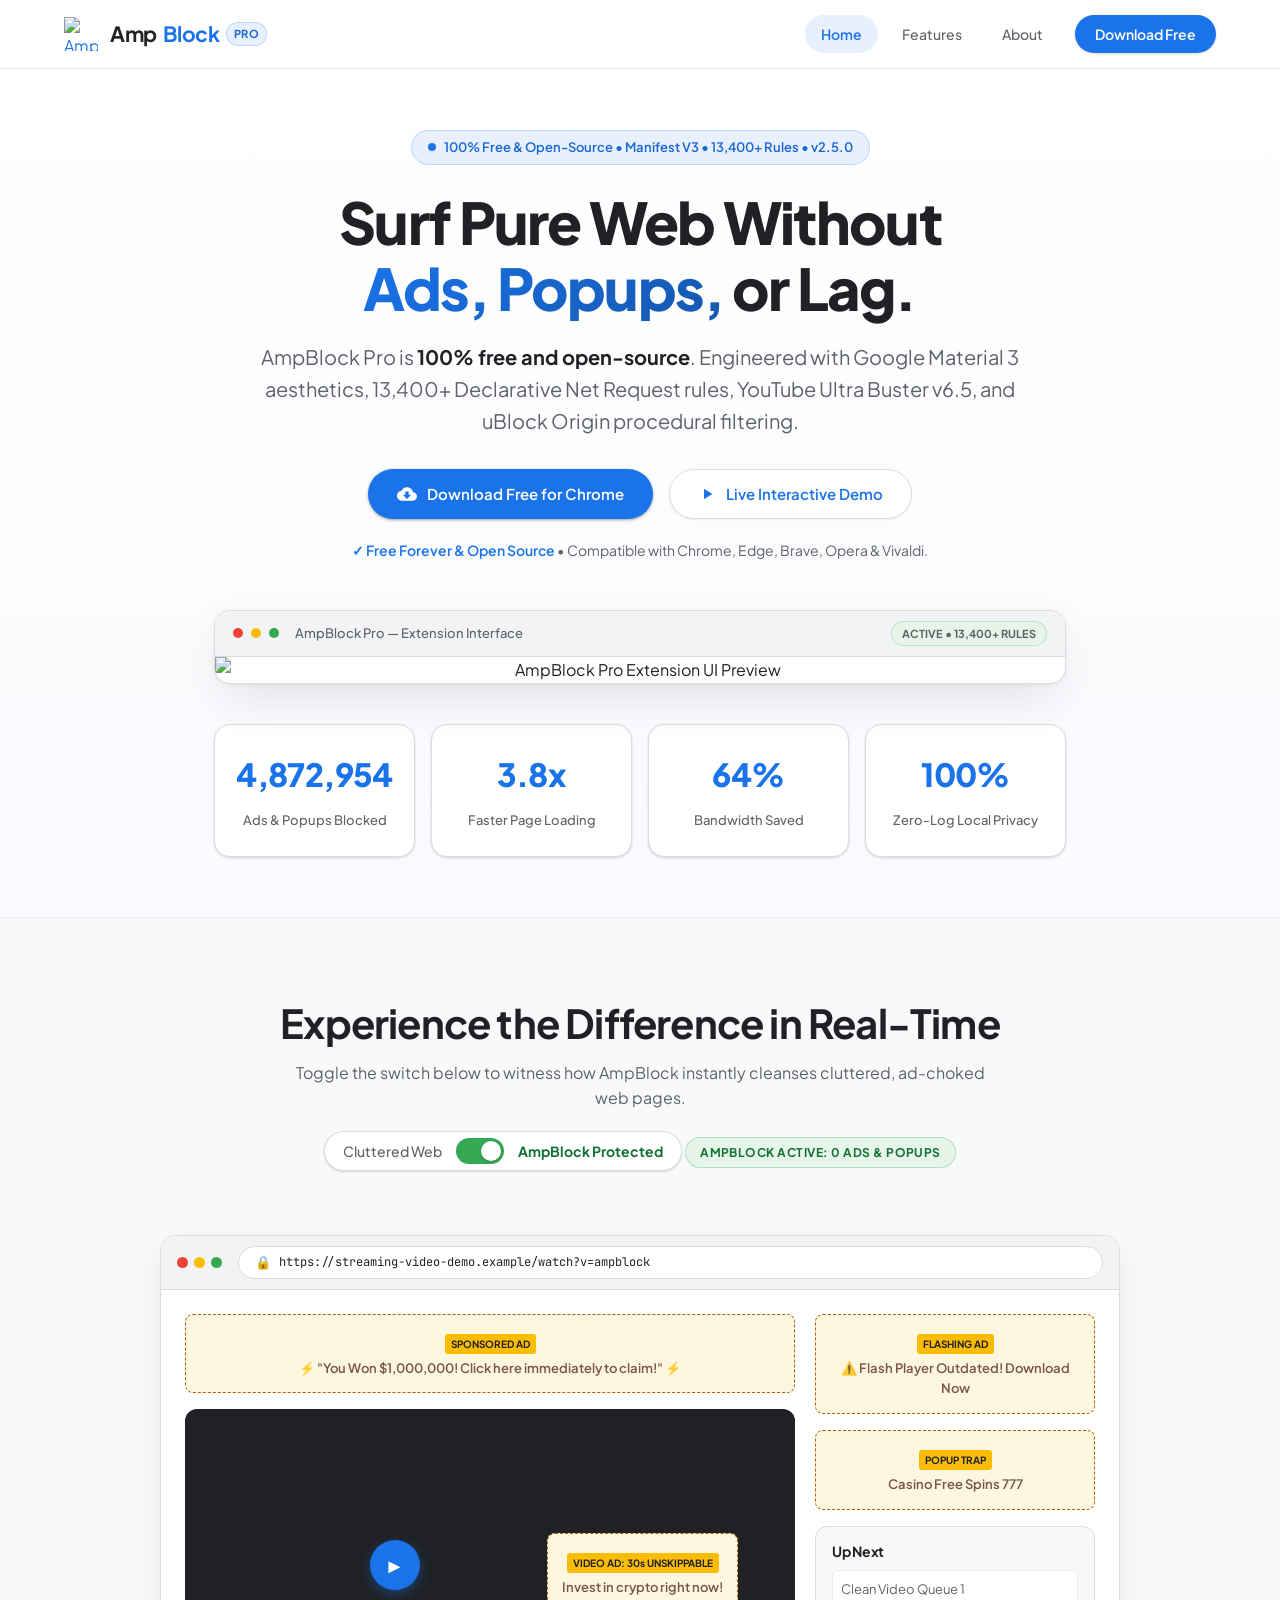
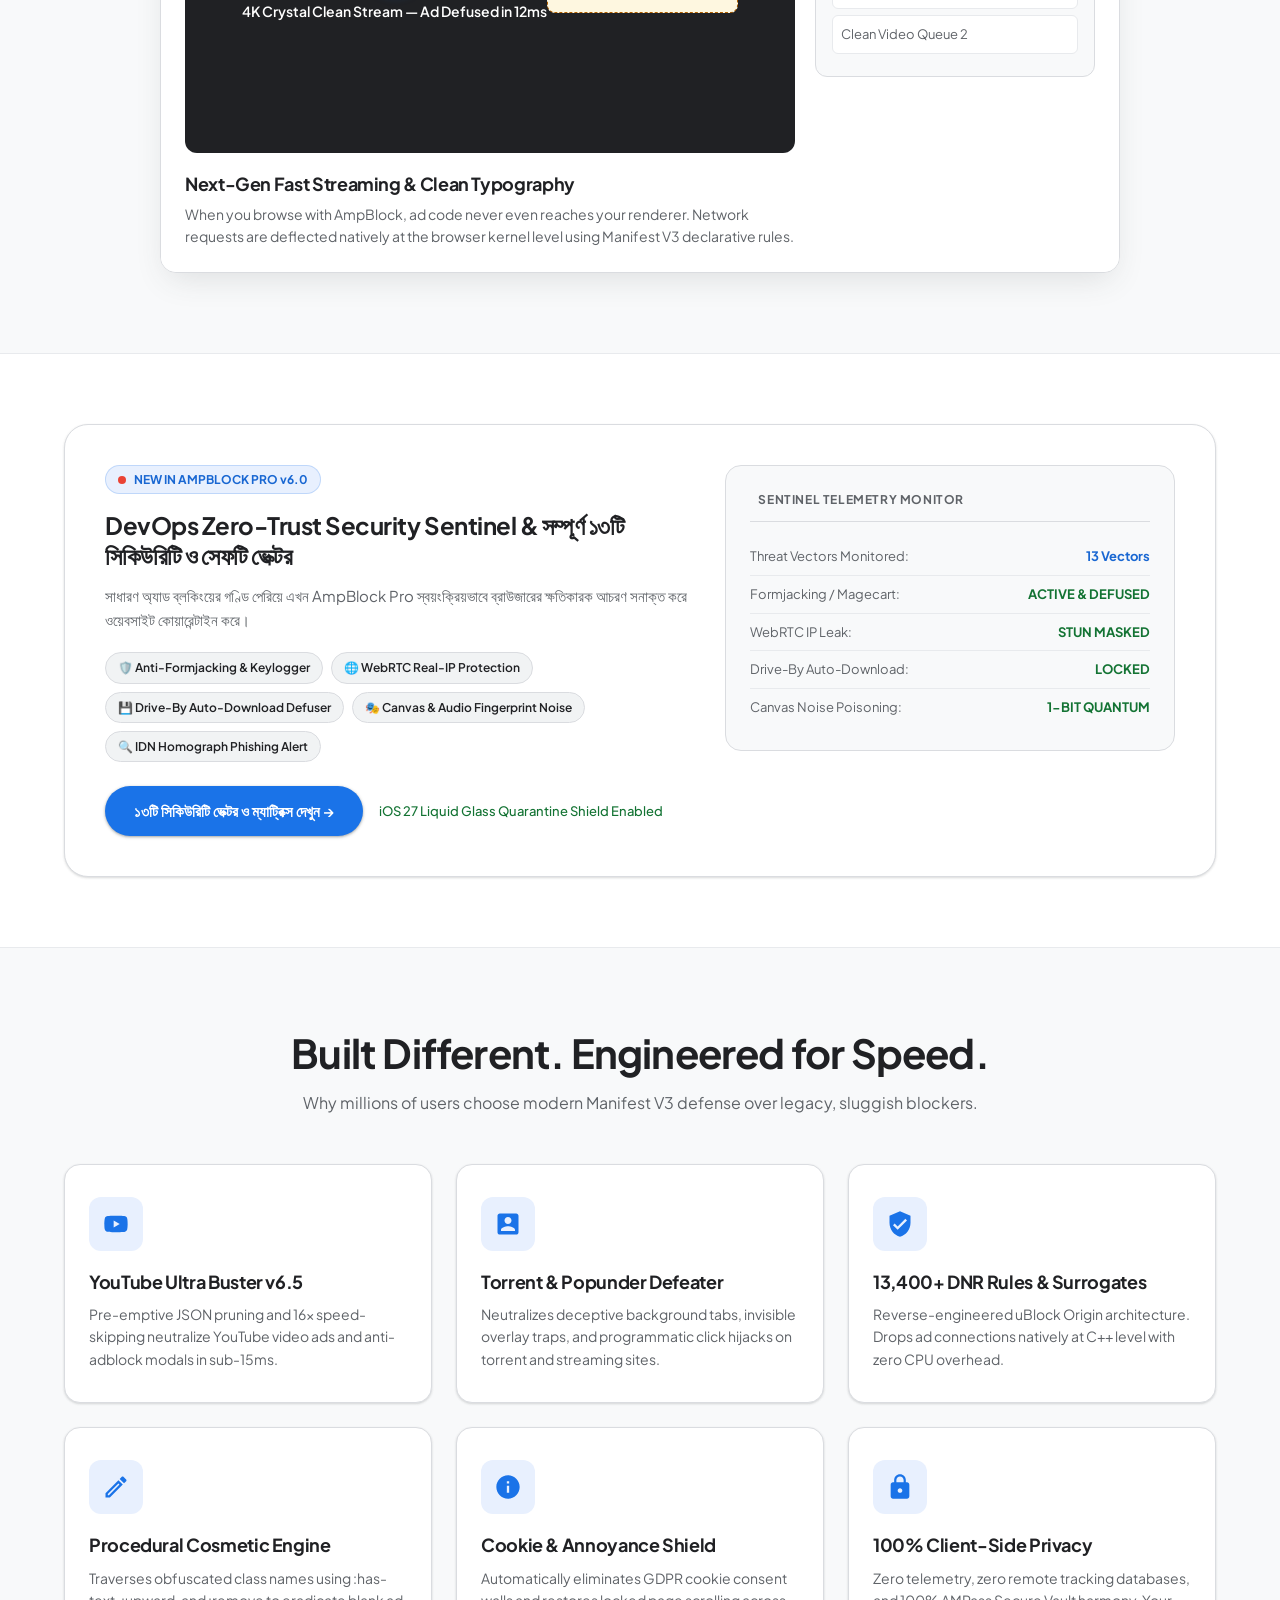
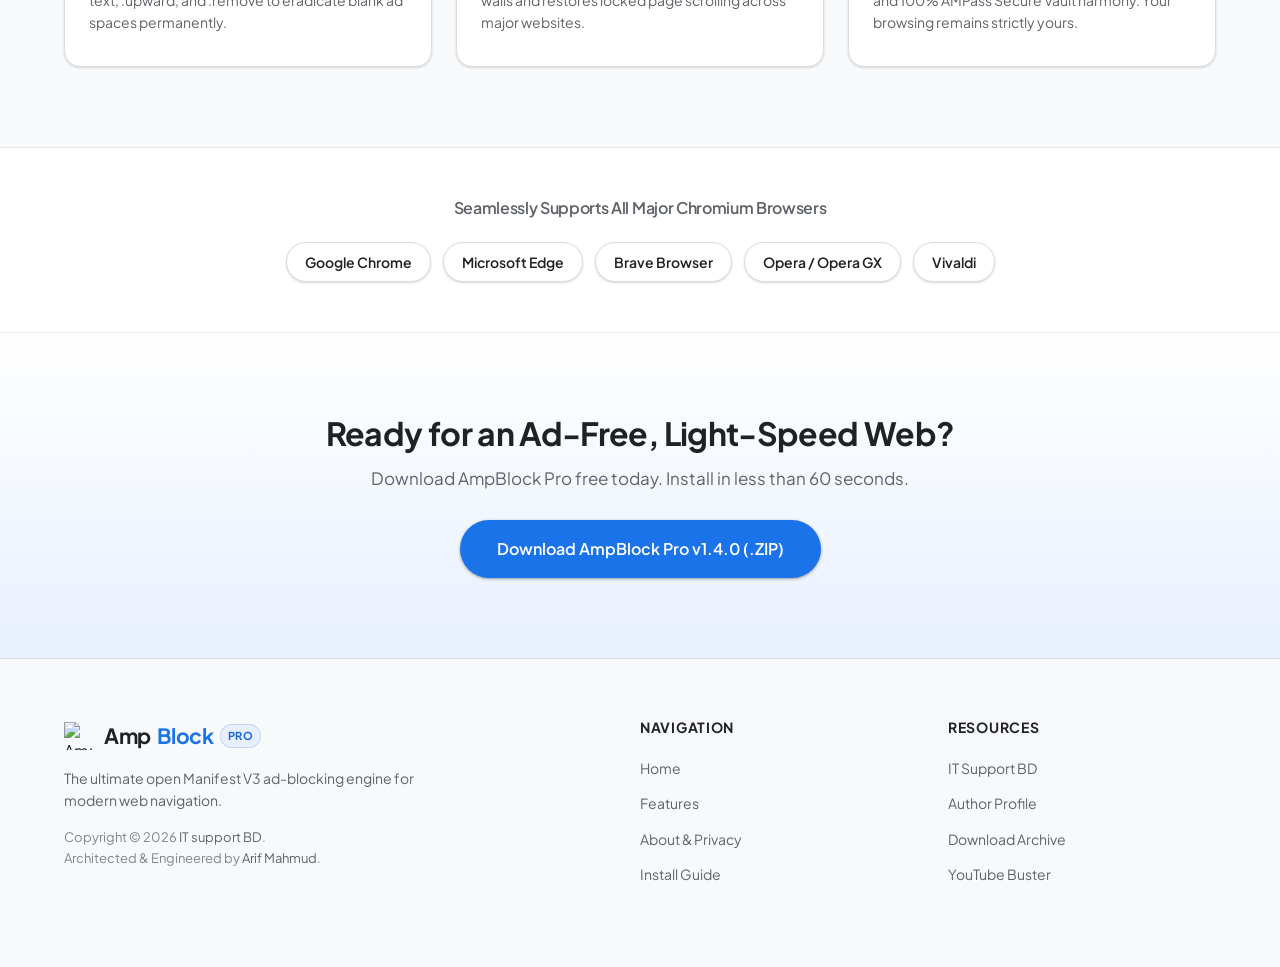
==== AmpBlock-web/index.html @ 81cc746a "feat: add landing page, styling, and about/download pages for AmpBlock web application" ====
<!DOCTYPE html>
<html lang="en">
<head>
  <meta charset="UTF-8">
  <meta name="viewport" content="width=device-width, initial-scale=1.0">
  
  <!-- Primary SEO Meta Tags -->
  <title>AmpBlock Pro — Best Ad Blocker for YouTube, Chrome & Streaming (2026)</title>
  <meta name="title" content="AmpBlock Pro — Best Ad Blocker for YouTube, Chrome & Streaming (2026)">
  <meta name="description" content="Download AmpBlock Pro, the #1 ultra-fast Manifest V3 ad blocker for Chrome, Edge & Brave. Obliterates YouTube video ads, torrent popunders, malware & trackers with 0 CPU lag.">
  <meta name="keywords" content="best ad blocker, ad blocker chrome, youtube ad blocker, block video ads, torrent popup blocker, getadblock alternative, ublock origin manifest v3, free adblock extension, popunder blocker, privacy shield, ampblock">
  <meta name="author" content="Arif Mahmud, IT support BD">
  <meta name="robots" content="index, follow, max-snippet:-1, max-image-preview:large, max-video-preview:-1">
  <meta name="googlebot" content="index, follow, max-snippet:-1, max-image-preview:large, max-video-preview:-1">
  <meta name="bingbot" content="index, follow, max-snippet:-1, max-image-preview:large, max-video-preview:-1">
  <link rel="canonical" href="https://ampblock.itsupport.com.bd/">

  <!-- Open Graph / Facebook -->
  <meta property="og:type" content="website">
  <meta property="og:url" content="https://ampblock.itsupport.com.bd/">
  <meta property="og:title" content="AmpBlock Pro — #1 Ultra-Fast Manifest V3 Ad Blocker Extension">
  <meta property="og:description" content="Surf pure web without ads, popups or lag. The fastest open-source ad blocker for YouTube, video streaming, torrent sites and trackers.">
  <meta property="og:image" content="https://ampblock.itsupport.com.bd/assets/icon128.png">
  <meta property="og:site_name" content="AmpBlock Pro">

  <!-- Twitter Card -->
  <meta name="twitter:card" content="summary_large_image">
  <meta name="twitter:url" content="https://ampblock.itsupport.com.bd/">
  <meta name="twitter:title" content="AmpBlock Pro — #1 Ultra-Fast Manifest V3 Ad Blocker Extension">
  <meta name="twitter:description" content="Surf pure web without ads, popups or lag. The fastest open-source ad blocker for YouTube, video streaming, torrent sites and trackers.">
  <meta name="twitter:image" content="https://ampblock.itsupport.com.bd/assets/icon128.png">

  <!-- Favicon & Icons -->
  <link rel="icon" type="image/svg+xml" href="assets/shield.svg">
  <link rel="apple-touch-icon" href="assets/icon128.png">
  <link rel="stylesheet" href="style.css">

  <!-- Fonts Preconnect -->
  <link rel="preconnect" href="https://fonts.googleapis.com">
  <link rel="preconnect" href="https://fonts.gstatic.com" crossorigin>
  <link href="https://fonts.googleapis.com/css2?family=Outfit:wght@400;500;600;700;800;900&family=Plus+Jakarta+Sans:wght@400;500;600;700&family=JetBrains+Mono:wght@400;500;600&display=swap" rel="stylesheet">

  <!-- Structured Data / JSON-LD for Google & Bing Super Indexing -->
  <script type="application/ld+json">
  {
    "@context": "https://schema.org",
    "@graph": [
      {
        "@type": "SoftwareApplication",
        "name": "AmpBlock Pro",
        "operatingSystem": "Windows, macOS, Linux, ChromeOS",
        "applicationCategory": "BrowserExtension",
        "applicationSubCategory": "Privacy & Security",
        "offers": {
          "@type": "Offer",
          "price": "0",
          "priceCurrency": "USD"
        },
        "aggregateRating": {
          "@type": "AggregateRating",
          "ratingValue": "4.9",
          "ratingCount": "12840",
          "bestRating": "5"
        },
        "description": "Next-generation Manifest V3 ad blocker for Chromium browsers. Blocks YouTube ads, popunders, malware and intrusive trackers with zero CPU overhead.",
        "url": "https://ampblock.itsupport.com.bd/",
        "downloadUrl": "https://ampblock.itsupport.com.bd/downloads/AmpBlock-Pro.zip",
        "softwareVersion": "1.4.0",
        "author": {
          "@type": "Person",
          "name": "Arif Mahmud",
          "url": "https://arifmahmud.com/"
        },
        "publisher": {
          "@type": "Organization",
          "name": "IT support BD",
          "url": "https://itsupport.com.bd/"
        }
      },
      {
        "@type": "WebSite",
        "url": "https://ampblock.itsupport.com.bd/",
        "name": "AmpBlock Pro Ad Blocker",
        "potentialAction": {
          "@type": "SearchAction",
          "target": "https://ampblock.itsupport.com.bd/features.html?q={search_term_string}",
          "query-input": "required name=search_term_string"
        }
      }
    ]
  }
  </script>
</head>
<body>

  <!-- Navigation -->
  <header class="site-header">
    <div class="nav-container">
      <a href="index.html" class="logo-group">
        <img src="assets/shield.svg" alt="AmpBlock Logo" class="brand-logo" width="38" height="38">
        <span class="brand-name">Amp<span class="highlight">Block</span></span>
      </a>

      <nav class="nav-links" id="navLinks">
        <a href="index.html" class="nav-link active">Home</a>
        <a href="features.html" class="nav-link">Features</a>
        <a href="about.html" class="nav-link">About</a>
        <a href="download.html" class="nav-cta-btn">Download Free</a>
      </nav>

      <button class="nav-toggle" id="navToggle" aria-label="Toggle navigation">&#9776;</button>
    </div>
  </header>

  <!-- Hero Section -->
  <main>
    <section class="hero-section">
      <div class="hero-glow"></div>
      <div class="container hero-content">
        <div class="hero-badge">
          <span class="pulse-dot"></span>
          <span>100% Free & Open-Source • Manifest V3 • 13,400+ Rules • v2.5.0</span>
        </div>
        <h1 class="hero-title">
          Surf Pure Web Without <span class="gradient-text">Ads, Popups,</span> or Lag.
        </h1>
        <p class="hero-subtitle">
          AmpBlock Pro is <strong>100% free and open-source</strong>. Engineered with Google Material 3 aesthetics, 13,400+ Declarative Net Request rules, YouTube Ultra Buster v6.5, and uBlock Origin procedural filtering.
        </p>

        <div class="hero-actions">
          <a href="download.html" class="btn btn-primary" id="primaryInstallBtn">
            <svg viewBox="0 0 24 24" width="20" height="20" fill="currentColor"><path d="M19.35 10.04C18.67 6.59 15.64 4 12 4 9.11 4 6.6 5.64 5.35 8.04 2.34 8.36 0 10.91 0 14c0 3.31 2.69 6 6 6h13c2.76 0 5-2.24 5-5 0-2.64-2.05-4.78-4.65-4.96zM17 13l-5 5-5-5h3V9h4v4h3z"/></svg>
            <span class="btn-label">Download Free for Chrome</span>
          </a>
          <a href="#simulator" class="btn btn-secondary">
            <svg viewBox="0 0 24 24" width="18" height="18" fill="currentColor"><path d="M8 5v14l11-7z"/></svg>
            <span>Live Interactive Demo</span>
          </a>
        </div>
        <p class="browser-notice" id="browserNotice">
          <span style="color: var(--google-blue); font-weight: 600;">✓ Free Forever & Open Source</span> &bull; Compatible with Chrome, Edge, Brave, Opera & Vivaldi.
        </p>

        <!-- Live Extension UI Showcase Mockup -->
        <div class="hero-preview-wrapper">
          <div class="hero-preview-container">
            <div class="preview-bar">
              <div style="display: flex; gap: 8px; align-items: center;">
                <span style="width: 10px; height: 10px; border-radius: 50%; background: #ea4335; display: inline-block;"></span>
                <span style="width: 10px; height: 10px; border-radius: 50%; background: #fbbc04; display: inline-block;"></span>
                <span style="width: 10px; height: 10px; border-radius: 50%; background: #34a853; display: inline-block;"></span>
                <span style="font-family: var(--font-heading); font-size: 13px; font-weight: 500; color: var(--text-secondary); margin-left: 8px;">AmpBlock Pro — Extension Interface</span>
              </div>
              <span style="font-family: var(--font-heading); font-size: 11px; font-weight: 700; background: var(--google-green-surface); color: var(--google-green-text); padding: 3px 10px; border-radius: 9999px; border: 1px solid rgba(52, 168, 83, 0.25);">ACTIVE &bull; 13,400+ RULES</span>
            </div>
            <img src="assets/ampblock-preview.png" alt="AmpBlock Pro Extension UI Preview" style="width: 100%; height: auto; display: block;" loading="lazy">
          </div>
        </div>

        <!-- Stats Bar -->
        <div class="stats-ribbon">
          <div class="stat-card">
            <span class="stat-number" id="counterBlocked">4,872,954</span>
            <span class="stat-label">Ads & Popups Blocked</span>
          </div>
          <div class="stat-card">
            <span class="stat-number" id="counterTime">3.8x</span>
            <span class="stat-label">Faster Page Loading</span>
          </div>
          <div class="stat-card">
            <span class="stat-number" id="counterBandwidth">64%</span>
            <span class="stat-label">Bandwidth Saved</span>
          </div>
          <div class="stat-card">
            <span class="stat-number">100%</span>
            <span class="stat-label">Zero-Log Local Privacy</span>
          </div>
        </div>
      </div>
    </section>

    <!-- Interactive Simulator Section -->
    <section class="simulator-section" id="simulator">
      <div class="container">
        <div class="section-header">
          <h2 class="section-title">Experience the Difference in Real-Time</h2>
          <p class="section-desc">Toggle the switch below to witness how AmpBlock instantly cleanses cluttered, ad-choked web pages.</p>
          
          <div class="sim-switch-wrapper">
            <span class="sim-toggle-label">Cluttered Web</span>
            <label class="switch">
              <input type="checkbox" id="simToggle" checked>
              <span class="slider round"></span>
            </label>
            <span class="sim-toggle-label active">AmpBlock Protected</span>
          </div>
          <div id="simStatusBadge" class="sim-status-badge protected">AMPBLOCK ACTIVE: 0 ADS & POPUPS</div>
        </div>

        <!-- Simulated Browser Frame -->
        <div class="browser-mockup" id="simViewport">
          <div class="browser-topbar">
            <div class="traffic-lights">
              <span class="light red"></span>
              <span class="light yellow"></span>
              <span class="light green"></span>
            </div>
            <div class="address-bar">
              <span class="padlock">&#128274;</span>
              <span class="url">https://streaming-video-demo.example/watch?v=ampblock</span>
            </div>
          </div>

          <div class="sim-webpage-content">
            <!-- Simulated Main Article/Video -->
            <div class="sim-main">
              <!-- Top Banner Ad (hidden when protected) -->
              <div class="sim-ad-slot top-banner">
                <span class="ad-tag">SPONSORED AD</span>
                <p>⚡ "You Won $1,000,000! Click here immediately to claim!" ⚡</p>
              </div>

              <div class="sim-video-player">
                <div class="video-overlay">
                  <div class="play-btn">&#9658;</div>
                  <span>4K Crystal Clean Stream — Ad Defused in 12ms</span>
                </div>
                <!-- YouTube Overlay Ad (hidden when protected) -->
                <div class="sim-ad-slot video-ad-overlay">
                  <span class="ad-tag">VIDEO AD: 30s UNSKIPPABLE</span>
                  <p>Invest in crypto right now!</p>
                </div>
              </div>

              <div class="sim-text-content">
                <h3>Next-Gen Fast Streaming & Clean Typography</h3>
                <p>When you browse with AmpBlock, ad code never even reaches your renderer. Network requests are deflected natively at the browser kernel level using Manifest V3 declarative rules.</p>
              </div>
            </div>

            <!-- Simulated Sidebar -->
            <div class="sim-sidebar">
              <div class="sim-ad-slot sidebar-ad-1">
                <span class="ad-tag">FLASHING AD</span>
                <p>⚠️ Flash Player Outdated! Download Now</p>
              </div>
              <div class="sim-ad-slot sidebar-ad-2">
                <span class="ad-tag">POPUP TRAP</span>
                <p>Casino Free Spins 777</p>
              </div>
              <div class="sim-widget">
                <h4>Up Next</h4>
                <div class="up-next-item">Clean Video Queue 1</div>
                <div class="up-next-item">Clean Video Queue 2</div>
              </div>
            </div>
          </div>
        </div>
      </div>
    </section>

    <!-- DevOps Zero-Trust Security Sentinel & 13 Threat Vectors Banner -->
    <section class="sentinel-banner-section">
      <div class="container">
        <div class="sentinel-banner-card">
          <div class="sentinel-banner-left">
            <span class="sentinel-main-badge">
              <span class="pulse-dot-red"></span>
              NEW IN AMPBLOCK PRO v6.0
            </span>
            <h2>DevOps Zero-Trust Security Sentinel &amp; সম্পূর্ণ ১৩টি সিকিউরিটি ও সেফটি ভেক্টর</h2>
            <p>
              সাধারণ অ্যাড ব্লকিংয়ের গণ্ডি পেরিয়ে এখন AmpBlock Pro স্বয়ংক্রিয়ভাবে ব্রাউজারের ক্ষতিকারক আচরণ সনাক্ত করে ওয়েবসাইট কোয়ারেন্টাইন করে।
            </p>
            
            <div class="sentinel-badges-strip">
              <span class="strip-pill">🛡️ Anti-Formjacking &amp; Keylogger</span>
              <span class="strip-pill">🌐 WebRTC Real-IP Protection</span>
              <span class="strip-pill">💾 Drive-By Auto-Download Defuser</span>
              <span class="strip-pill">🎭 Canvas &amp; Audio Fingerprint Noise</span>
              <span class="strip-pill">🔍 IDN Homograph Phishing Alert</span>
            </div>

            <div class="sentinel-action-row">
              <a href="features.html#sentinel-vectors" class="btn btn-primary">
                ১৩টি সিকিউরিটি ভেক্টর ও ম্যাট্রিক্স দেখুন &rarr;
              </a>
              <span class="quarantine-status">iOS 27 Liquid Glass Quarantine Shield Enabled</span>
            </div>
          </div>

          <div class="sentinel-banner-right">
            <div class="sentinel-telemetry-box">
              <div class="telemetry-top">
                <span class="dot-red"></span>
                <span>SENTINEL TELEMETRY MONITOR</span>
              </div>
              <div class="telemetry-stat-row">
                <span>Threat Vectors Monitored:</span>
                <strong class="text-cyan">13 Vectors</strong>
              </div>
              <div class="telemetry-stat-row">
                <span>Formjacking / Magecart:</span>
                <strong class="text-emerald">ACTIVE &amp; DEFUSED</strong>
              </div>
              <div class="telemetry-stat-row">
                <span>WebRTC IP Leak:</span>
                <strong class="text-emerald">STUN MASKED</strong>
              </div>
              <div class="telemetry-stat-row">
                <span>Drive-By Auto-Download:</span>
                <strong class="text-emerald">LOCKED</strong>
              </div>
              <div class="telemetry-stat-row">
                <span>Canvas Noise Poisoning:</span>
                <strong class="text-emerald">1-BIT QUANTUM</strong>
              </div>
            </div>
          </div>
        </div>
      </div>
    </section>

    <!-- Core Pillars / Why AmpBlock -->
    <section class="pillars-section">
      <div class="container">
        <div class="section-header">
          <h2 class="section-title">Built Different. Engineered for Speed.</h2>
          <p class="section-desc">Why millions of users choose modern Manifest V3 defense over legacy, sluggish blockers.</p>
        </div>

        <div class="grid-3">
          <div class="pillar-card">
            <div class="pillar-icon">
              <svg viewBox="0 0 24 24" width="28" height="28" fill="currentColor"><path d="M21.58 7.19c-.23-.86-.91-1.54-1.77-1.77C18.25 5 12 5 12 5s-6.25 0-7.81.42c-.86.23-1.54.91-1.77 1.77C2 8.75 2 12 2 12s0 3.25.42 4.81c.23.86.91 1.54 1.77 1.77C5.75 19 12 19 12 19s6.25 0 7.81-.42c.86-.23 1.54-.91 1.77-1.77C22 15.25 22 12 22 12s0-3.25-.42-4.81zM10 15V9l5.2 3-5.2 3z"/></svg>
            </div>
            <h3>YouTube Ultra Buster v6.5</h3>
            <p>Pre-emptive JSON pruning and 16x speed-skipping neutralize YouTube video ads and anti-adblock modals in sub-15ms.</p>
          </div>

          <div class="pillar-card">
            <div class="pillar-icon">
              <svg viewBox="0 0 24 24" width="28" height="28" fill="currentColor"><path d="M19 3H5c-1.1 0-2 .9-2 2v14c0 1.1.9 2 2 2h14c1.1 0 2-.9 2-2V5c0-1.1-.9-2-2-2zm-7 3c1.66 0 3 1.34 3 3s-1.34 3-3 3-3-1.34-3-3 1.34-3 3-3zm6 12H6v-1c0-2 4-3.1 6-3.1s6 1.1 6 3.1v1z"/></svg>
            </div>
            <h3>Torrent & Popunder Defeater</h3>
            <p>Neutralizes deceptive background tabs, invisible overlay traps, and programmatic click hijacks on torrent and streaming sites.</p>
          </div>

          <div class="pillar-card">
            <div class="pillar-icon">
              <svg viewBox="0 0 24 24" width="28" height="28" fill="currentColor"><path d="M12 1L3 5v6c0 5.55 3.84 10.74 9 12 5.16-1.26 9-6.45 9-12V5l-9-4zm-2 16l-4-4 1.41-1.41L10 14.17l6.59-6.59L18 9l-8 8z"/></svg>
            </div>
            <h3>13,400+ DNR Rules & Surrogates</h3>
            <p>Reverse-engineered uBlock Origin architecture. Drops ad connections natively at C++ level with zero CPU overhead.</p>
          </div>

          <div class="pillar-card">
            <div class="pillar-icon">
              <svg viewBox="0 0 24 24" width="28" height="28" fill="currentColor"><path d="M14.06 9.02l.92.92L5.92 19H5v-.92l9.06-9.06M17.66 3c-.25 0-.51.1-.7.29l-1.83 1.83 3.75 3.75 1.83-1.83c.39-.39.39-1.02 0-1.41l-2.34-2.34c-.2-.2-.45-.29-.71-.29zm-3.6 3.19L3 17.25V21h3.75L17.81 9.94l-3.75-3.75z"/></svg>
            </div>
            <h3>Procedural Cosmetic Engine</h3>
            <p>Traverses obfuscated class names using :has-text, :upward, and :remove to eradicate blank ad spaces permanently.</p>
          </div>

          <div class="pillar-card">
            <div class="pillar-icon">
              <svg viewBox="0 0 24 24" width="28" height="28" fill="currentColor"><path d="M12 2C6.48 2 2 6.48 2 12s4.48 10 10 10 10-4.48 10-10S17.52 2 12 2zm1 15h-2v-6h2v6zm0-8h-2V7h2v2z"/></svg>
            </div>
            <h3>Cookie & Annoyance Shield</h3>
            <p>Automatically eliminates GDPR cookie consent walls and restores locked page scrolling across major websites.</p>
          </div>

          <div class="pillar-card">
            <div class="pillar-icon">
              <svg viewBox="0 0 24 24" width="28" height="28" fill="currentColor"><path d="M18 8h-1V6c0-2.76-2.24-5-5-5S7 3.24 7 6v2H6c-1.1 0-2 .9-2 2v10c0 1.1.9 2 2 2h12c1.1 0 2-.9 2-2V10c0-1.1-.9-2-2-2zm-6 9c-1.1 0-2-.9-2-2s.9-2 2-2 2 .9 2 2-.9 2-2 2zm3.1-9H8.9V6c0-1.71 1.39-3.1 3.1-3.1 1.71 0 3.1 1.39 3.1 3.1v2z"/></svg>
            </div>
            <h3>100% Client-Side Privacy</h3>
            <p>Zero telemetry, zero remote tracking databases, and 100% AMPass Secure Vault harmony. Your browsing remains strictly yours.</p>
          </div>
        </div>
      </div>
    </section>

    <!-- Browser Support Strip -->
    <section class="browsers-strip">
      <div class="container">
        <h3 class="browsers-title">Seamlessly Supports All Major Chromium Browsers</h3>
        <div class="browser-logos">
          <div class="browser-badge">Google Chrome</div>
          <div class="browser-badge">Microsoft Edge</div>
          <div class="browser-badge">Brave Browser</div>
          <div class="browser-badge">Opera / Opera GX</div>
          <div class="browser-badge">Vivaldi</div>
        </div>
      </div>
    </section>

    <!-- Bottom CTA Banner -->
    <section class="bottom-cta">
      <div class="container cta-container">
        <div class="cta-text">
          <h2>Ready for an Ad-Free, Light-Speed Web?</h2>
          <p>Download AmpBlock Pro free today. Install in less than 60 seconds.</p>
        </div>
        <div class="cta-button-wrap">
          <a href="download.html" class="btn btn-primary btn-large">
            Download AmpBlock Pro v1.4.0 (.ZIP)
          </a>
        </div>
      </div>
    </section>
  </main>

  <!-- Footer -->
  <footer class="site-footer">
    <div class="container footer-content">
      <div class="footer-brand">
        <div class="logo-group">
          <img src="assets/shield.svg" alt="AmpBlock Shield" width="28" height="28">
          <span class="brand-name">Amp<span class="highlight">Block</span></span>
        </div>
        <p class="footer-desc">The ultimate open Manifest V3 ad-blocking engine for modern web navigation.</p>
        <p class="copyright-notice">
          Copyright &copy; 2026 <a href="https://itsupport.com.bd" target="_blank" rel="noopener">IT support BD</a>.<br>
          Architected & Engineered by <a href="https://arifmahmud.com/" target="_blank" rel="noopener">Arif Mahmud</a>.
        </p>
      </div>

      <div class="footer-links-group">
        <h4>Navigation</h4>
        <ul>
          <li><a href="index.html">Home</a></li>
          <li><a href="features.html">Features</a></li>
          <li><a href="about.html">About & Privacy</a></li>
          <li><a href="download.html">Install Guide</a></li>
        </ul>
      </div>

      <div class="footer-links-group">
        <h4>Resources</h4>
        <ul>
          <li><a href="https://itsupport.com.bd" target="_blank" rel="noopener">IT Support BD</a></li>
          <li><a href="https://arifmahmud.com/" target="_blank" rel="noopener">Author Profile</a></li>
          <li><a href="download.html">Download Archive</a></li>
          <li><a href="features.html#youtube">YouTube Buster</a></li>
        </ul>
      </div>
    </div>
  </footer>

  <script src="script.js"></script>
</body>
</html>
---- AmpBlock-web/style.css ----
/*
==============================================================================
# Copyright (c) 2026 IT support BD (https://itsupport.com.bd)
# Made By Arif (https://arifmahmud.com/)
# Project: AmpBlock Pro — Google Clean Light Design System (Material 3)
==============================================================================
*/

@import url('https://fonts.googleapis.com/css2?family=Plus+Jakarta+Sans:wght@400;500;600;700;800&family=JetBrains+Mono:wght@400;500;600&display=swap');

:root {
  /* Google Light Material 3 Palette */
  --google-blue: #1a73e8;
  --google-blue-hover: #1765cc;
  --google-blue-active: #1558b0;
  --google-blue-surface: #e8f0fe;
  --google-blue-text: #1967d2;

  --google-red: #ea4335;
  --google-red-surface: #fce8e6;
  --google-red-text: #c5221f;

  --google-yellow: #fbbc04;
  --google-yellow-surface: #fef7e0;
  --google-yellow-text: #b06000;

  --google-green: #34a853;
  --google-green-surface: #e6f4ea;
  --google-green-text: #137333;

  /* Surfaces & Backgrounds */
  --bg-pure: #ffffff;
  --bg-subtle: #f8f9fa;
  --bg-surface: #ffffff;
  --bg-container: #f1f3f4;
  --bg-card: #ffffff;
  --bg-card-hover: #ffffff;

  /* Typography Colors */
  --text-primary: #202124;
  --text-secondary: #5f6368;
  --text-muted: #80868b;
  --text-pure: #202124;

  /* Borders & Dividers */
  --border-light: #dadce0;
  --border-subtle: #e8eaed;
  --border-hover: #1a73e8;
  --border-glass: #dadce0;
  --border-glass-hover: #1a73e8;

  /* Google Material Elevation Shadows */
  --shadow-1: 0 1px 2px 0 rgba(60, 64, 67, 0.3), 0 1px 3px 1px rgba(60, 64, 67, 0.15);
  --shadow-2: 0 1px 3px 0 rgba(60, 64, 67, 0.3), 0 4px 8px 3px rgba(60, 64, 67, 0.15);
  --shadow-card: 0 1px 3px rgba(60, 64, 67, 0.08), 0 1px 2px rgba(60, 64, 67, 0.12);
  --shadow-card-hover: 0 4px 16px rgba(60, 64, 67, 0.16), 0 1px 3px rgba(60, 64, 67, 0.1);
  --shadow-elevated: 0 12px 32px -8px rgba(60, 64, 67, 0.15);

  /* Typography */
  --font-heading: 'Plus Jakarta Sans', -apple-system, BlinkMacSystemFont, 'Segoe UI', Roboto, sans-serif;
  --font-body: 'Plus Jakarta Sans', -apple-system, BlinkMacSystemFont, 'Segoe UI', Roboto, sans-serif;
  --font-mono: 'JetBrains Mono', monospace;

  /* Radii */
  --radius-xs: 4px;
  --radius-sm: 8px;
  --radius-md: 12px;
  --radius-lg: 16px;
  --radius-xl: 24px;
  --radius-pill: 9999px;

  /* Transitions */
  --transition-fast: 0.15s cubic-bezier(0.4, 0, 0.2, 1);
  --transition-smooth: 0.25s cubic-bezier(0.4, 0, 0.2, 1);
}

/* Base & Reset */
*, *::before, *::after {
  margin: 0;
  padding: 0;
  box-sizing: border-box;
}

html {
  scroll-behavior: smooth;
  scroll-padding-top: 80px;
}

body {
  background-color: var(--bg-pure);
  color: var(--text-primary);
  font-family: var(--font-body);
  line-height: 1.6;
  -webkit-font-smoothing: antialiased;
  -moz-osx-font-smoothing: grayscale;
  overflow-x: hidden;
  min-height: 100vh;
}

/* Container */
.container {
  width: 100%;
  max-width: 1200px;
  margin: 0 auto;
  padding: 0 24px;
}

/* Typography & Headings */
h1, h2, h3, h4, h5, h6 {
  font-family: var(--font-heading);
  color: var(--text-primary);
  font-weight: 700;
  line-height: 1.25;
  letter-spacing: -0.02em;
}

p {
  color: var(--text-secondary);
  font-size: 16px;
}

a {
  color: var(--google-blue);
  text-decoration: none;
  transition: color var(--transition-fast);
}

a:hover {
  color: var(--google-blue-hover);
}

.gradient-text {
  color: var(--google-blue);
  background: linear-gradient(135deg, #1a73e8 0%, #1558b0 100%);
  -webkit-background-clip: text;
  -webkit-text-fill-color: transparent;
  display: inline-block;
}

.highlight {
  color: var(--google-blue);
}

/* ==============================================================================
   GOOGLE STYLE CLEAN NAVIGATION HEADER
   ============================================================================== */
.site-header {
  position: fixed;
  top: 0;
  left: 0;
  width: 100%;
  z-index: 1000;
  background: rgba(255, 255, 255, 0.96);
  backdrop-filter: blur(12px);
  -webkit-backdrop-filter: blur(12px);
  border-bottom: 1px solid var(--border-subtle);
  transition: var(--transition-smooth);
}

.site-header.scrolled {
  border-bottom-color: var(--border-light);
  box-shadow: 0 1px 3px rgba(60, 64, 67, 0.08), 0 2px 6px rgba(60, 64, 67, 0.04);
}

.nav-container {
  display: flex;
  justify-content: space-between;
  align-items: center;
  height: 68px;
  max-width: 1200px;
  margin: 0 auto;
  padding: 0 24px;
}

.logo-group {
  display: flex;
  align-items: center;
  gap: 12px;
  text-decoration: none;
}

.brand-logo {
  width: 34px;
  height: 34px;
  transition: transform var(--transition-smooth);
}

.logo-group:hover .brand-logo {
  transform: scale(1.05);
}

.brand-name {
  font-family: var(--font-heading);
  font-size: 21px;
  font-weight: 700;
  letter-spacing: -0.02em;
  color: var(--text-primary);
  display: flex;
  align-items: center;
  gap: 6px;
}

.brand-name .badge-pro,
.brand-name .highlight {
  color: var(--google-blue);
}

.brand-name::after {
  content: 'PRO';
  font-size: 11px;
  font-weight: 700;
  background: var(--google-blue-surface);
  color: var(--google-blue-text);
  padding: 2px 7px;
  border-radius: var(--radius-pill);
  letter-spacing: 0.04em;
  border: 1px solid rgba(26, 115, 232, 0.2);
}

.nav-links {
  display: flex;
  align-items: center;
  gap: 8px;
}

.nav-link {
  color: var(--text-secondary);
  text-decoration: none;
  font-weight: 500;
  font-size: 14px;
  padding: 8px 16px;
  border-radius: var(--radius-pill);
  transition: all var(--transition-fast);
}

.nav-link:hover {
  color: var(--text-primary);
  background: var(--bg-container);
}

.nav-link.active {
  color: var(--google-blue);
  background: var(--google-blue-surface);
  font-weight: 600;
}

/* Nav CTA Pill Button */
.nav-cta-btn {
  display: inline-flex;
  align-items: center;
  gap: 8px;
  padding: 8px 20px;
  background: var(--google-blue);
  color: #ffffff !important;
  border-radius: var(--radius-pill);
  text-decoration: none;
  font-weight: 600;
  font-size: 14px;
  transition: all var(--transition-fast);
  box-shadow: 0 1px 3px rgba(60, 64, 67, 0.2);
  margin-left: 8px;
}

.nav-cta-btn:hover {
  background: var(--google-blue-hover);
  box-shadow: 0 2px 6px rgba(26, 115, 232, 0.35);
  transform: translateY(-1px);
}

.nav-toggle {
  display: none;
  background: transparent;
  border: 1px solid var(--border-light);
  color: var(--text-primary);
  font-size: 20px;
  cursor: pointer;
  padding: 6px 12px;
  border-radius: var(--radius-sm);
}

/* ==============================================================================
   GOOGLE STYLE BUTTONS
   ============================================================================== */
.btn {
  display: inline-flex;
  align-items: center;
  justify-content: center;
  gap: 10px;
  padding: 12px 28px;
  border-radius: var(--radius-pill);
  font-family: var(--font-heading);
  font-weight: 600;
  font-size: 15px;
  text-decoration: none;
  cursor: pointer;
  transition: all var(--transition-fast);
  border: 1px solid transparent;
}

.btn-primary {
  background: var(--google-blue);
  color: #ffffff !important;
  box-shadow: var(--shadow-1);
}

.btn-primary:hover {
  background: var(--google-blue-hover);
  box-shadow: var(--shadow-2);
  transform: translateY(-1px);
}

.btn-primary:active {
  background: var(--google-blue-active);
  transform: translateY(0);
}

.btn-secondary {
  background: #ffffff;
  color: var(--google-blue) !important;
  border-color: var(--border-light);
  box-shadow: 0 1px 2px rgba(60, 64, 67, 0.08);
}

.btn-secondary:hover {
  background: var(--google-blue-surface);
  border-color: rgba(26, 115, 232, 0.3);
  transform: translateY(-1px);
}

.btn-large {
  padding: 15px 36px;
  font-size: 16px;
}

/* ==============================================================================
   HERO SECTION (CLEAN GOOGLE STYLE)
   ============================================================================== */
.hero-section {
  position: relative;
  padding: 130px 0 60px 0;
  background: linear-gradient(180deg, #ffffff 0%, #f8fafd 100%);
  overflow: hidden;
  text-align: center;
}

.hero-content {
  position: relative;
  z-index: 2;
  max-width: 900px;
}

.hero-badge {
  display: inline-flex;
  align-items: center;
  gap: 8px;
  padding: 6px 16px;
  background: var(--google-blue-surface);
  border: 1px solid rgba(26, 115, 232, 0.2);
  border-radius: var(--radius-pill);
  font-size: 13px;
  font-weight: 600;
  color: var(--google-blue-text);
  margin-bottom: 24px;
}

.pulse-dot {
  width: 8px;
  height: 8px;
  border-radius: 50%;
  background: var(--google-blue);
  box-shadow: 0 0 0 0 rgba(26, 115, 232, 0.7);
  animation: pulse-blue 2s infinite;
}

@keyframes pulse-blue {
  0% { transform: scale(0.95); box-shadow: 0 0 0 0 rgba(26, 115, 232, 0.7); }
  70% { transform: scale(1); box-shadow: 0 0 0 8px rgba(26, 115, 232, 0); }
  100% { transform: scale(0.95); box-shadow: 0 0 0 0 rgba(26, 115, 232, 0); }
}

.hero-title {
  font-size: clamp(2.4rem, 4.5vw, 3.6rem);
  font-weight: 800;
  color: var(--text-primary);
  margin-bottom: 20px;
  letter-spacing: -0.03em;
  line-height: 1.15;
}

.hero-subtitle {
  font-size: clamp(1.05rem, 1.8vw, 1.25rem);
  color: var(--text-secondary);
  max-width: 760px;
  margin: 0 auto 32px auto;
  line-height: 1.6;
}

.hero-subtitle strong {
  color: var(--text-primary);
}

.hero-actions {
  display: flex;
  justify-content: center;
  align-items: center;
  gap: 16px;
  flex-wrap: wrap;
  margin-bottom: 20px;
}

.browser-notice {
  font-size: 14px;
  color: var(--text-secondary);
  margin-bottom: 48px;
}

.browser-notice strong {
  color: var(--text-primary);
}

/* Extension UI Mockup Preview Container */
.hero-preview-wrapper {
  margin: 0 auto 40px auto;
  max-width: 860px;
  position: relative;
}

.hero-preview-container {
  position: relative;
  z-index: 1;
  border-radius: var(--radius-lg);
  border: 1px solid var(--border-light);
  box-shadow: 0 20px 48px -10px rgba(60, 64, 67, 0.15), 0 1px 3px rgba(60, 64, 67, 0.08);
  overflow: hidden;
  background: #ffffff;
}

.preview-bar {
  background: var(--bg-container);
  padding: 10px 18px;
  display: flex;
  align-items: center;
  justify-content: space-between;
  border-bottom: 1px solid var(--border-light);
}

.preview-bar span {
  color: var(--text-secondary) !important;
}

/* ==============================================================================
   STATS RIBBON
   ============================================================================== */
.stats-ribbon {
  display: grid;
  grid-template-columns: repeat(4, 1fr);
  gap: 16px;
  margin-top: 40px;
}

.stat-card {
  background: #ffffff;
  border: 1px solid var(--border-light);
  border-radius: var(--radius-lg);
  padding: 24px 18px;
  text-align: center;
  box-shadow: var(--shadow-card);
  transition: all var(--transition-smooth);
}

.stat-card:hover {
  box-shadow: var(--shadow-card-hover);
  border-color: #c2e7ff;
  transform: translateY(-2px);
}

.stat-number {
  display: block;
  font-family: var(--font-heading);
  font-size: 32px;
  font-weight: 800;
  color: var(--google-blue);
  letter-spacing: -0.02em;
  margin-bottom: 6px;
}

.stat-label {
  font-size: 13px;
  font-weight: 500;
  color: var(--text-secondary);
}

/* ==============================================================================
   SECTION HEADERS
   ============================================================================== */
.section-header {
  text-align: center;
  max-width: 720px;
  margin: 0 auto 48px auto;
}

.section-title {
  font-size: clamp(1.8rem, 3.2vw, 2.5rem);
  font-weight: 700;
  color: var(--text-primary);
  letter-spacing: -0.02em;
  margin-bottom: 12px;
}

.section-desc {
  font-size: 16px;
  color: var(--text-secondary);
  line-height: 1.6;
}

/* ==============================================================================
   INTERACTIVE SIMULATOR SECTION (LIGHT CLEAN BROWSER)
   ============================================================================== */
.simulator-section {
  padding: 80px 0;
  background: var(--bg-subtle);
  border-top: 1px solid var(--border-subtle);
  border-bottom: 1px solid var(--border-subtle);
}

.sim-switch-wrapper {
  display: inline-flex;
  align-items: center;
  gap: 14px;
  margin: 20px 0 16px 0;
  padding: 6px 18px;
  background: #ffffff;
  border: 1px solid var(--border-light);
  border-radius: var(--radius-pill);
  box-shadow: var(--shadow-card);
}

.sim-toggle-label {
  font-size: 14px;
  font-weight: 500;
  color: var(--text-secondary);
}

.sim-toggle-label.active {
  color: var(--google-green-text);
  font-weight: 700;
}

/* Toggle Switch */
.switch {
  position: relative;
  display: inline-block;
  width: 48px;
  height: 26px;
}

.switch input {
  opacity: 0;
  width: 0;
  height: 0;
}

.slider {
  position: absolute;
  cursor: pointer;
  inset: 0;
  background-color: #dadce0;
  transition: 0.25s;
  border-radius: var(--radius-pill);
}

.slider:before {
  position: absolute;
  content: "";
  height: 20px;
  width: 20px;
  left: 3px;
  bottom: 3px;
  background-color: white;
  transition: 0.25s;
  border-radius: 50%;
  box-shadow: 0 1px 3px rgba(0, 0, 0, 0.2);
}

input:checked + .slider {
  background-color: var(--google-green);
}

input:checked + .slider:before {
  transform: translateX(22px);
}

.sim-status-badge {
  display: inline-block;
  font-size: 12px;
  font-weight: 700;
  letter-spacing: 0.04em;
  padding: 5px 14px;
  border-radius: var(--radius-pill);
}

.sim-status-badge.protected {
  background: var(--google-green-surface);
  color: var(--google-green-text);
  border: 1px solid rgba(52, 168, 83, 0.3);
}

.sim-status-badge.unprotected {
  background: var(--google-red-surface);
  color: var(--google-red-text);
  border: 1px solid rgba(234, 67, 53, 0.3);
}

/* Browser Mockup */
.browser-mockup {
  max-width: 960px;
  margin: 0 auto;
  background: #ffffff;
  border: 1px solid var(--border-light);
  border-radius: var(--radius-lg);
  overflow: hidden;
  box-shadow: var(--shadow-elevated);
}

.browser-topbar {
  background: var(--bg-container);
  padding: 10px 16px;
  display: flex;
  align-items: center;
  gap: 16px;
  border-bottom: 1px solid var(--border-light);
}

.traffic-lights {
  display: flex;
  gap: 6px;
}

.traffic-lights .light {
  width: 11px;
  height: 11px;
  border-radius: 50%;
}

.light.red { background: #ea4335; }
.light.yellow { background: #fbbc04; }
.light.green { background: #34a853; }

.address-bar {
  flex: 1;
  background: #ffffff;
  border: 1px solid var(--border-light);
  border-radius: var(--radius-pill);
  padding: 5px 16px;
  display: flex;
  align-items: center;
  gap: 8px;
  font-size: 13px;
  color: var(--text-secondary);
}

.address-bar .url {
  color: var(--text-primary);
  font-family: var(--font-mono);
  font-size: 12px;
}

.sim-webpage-content {
  display: grid;
  grid-template-columns: 1fr 280px;
  gap: 20px;
  padding: 24px;
  background: #ffffff;
  min-height: 480px;
}

.sim-ad-slot {
  background: var(--google-yellow-surface);
  border: 1px dashed var(--google-yellow-text);
  border-radius: var(--radius-sm);
  padding: 14px;
  text-align: center;
  margin-bottom: 16px;
  transition: all 0.3s ease;
}

.sim-ad-slot .ad-tag {
  display: inline-block;
  font-size: 10px;
  font-weight: 700;
  background: var(--google-yellow);
  color: #202124;
  padding: 2px 6px;
  border-radius: 3px;
  margin-bottom: 4px;
}

.sim-ad-slot p {
  font-size: 13px;
  color: #795548;
  font-weight: 600;
}

/* When protected, ads smoothly collapse to zero */
.sim-protected .sim-ad-slot {
  display: none !important;
}

.sim-video-player {
  position: relative;
  background: #202124;
  border-radius: var(--radius-md);
  aspect-ratio: 16 / 9;
  display: flex;
  align-items: center;
  justify-content: center;
  color: #ffffff;
  margin-bottom: 20px;
  overflow: hidden;
}

.video-overlay {
  display: flex;
  flex-direction: column;
  align-items: center;
  gap: 10px;
  font-size: 14px;
  font-weight: 600;
}

.play-btn {
  width: 50px;
  height: 50px;
  background: var(--google-blue);
  border-radius: 50%;
  display: flex;
  align-items: center;
  justify-content: center;
  font-size: 20px;
  box-shadow: 0 4px 12px rgba(26, 115, 232, 0.4);
}

.sim-text-content h3 {
  font-size: 18px;
  margin-bottom: 8px;
}

.sim-text-content p {
  font-size: 14px;
  color: var(--text-secondary);
}

.sim-widget {
  background: var(--bg-subtle);
  border: 1px solid var(--border-light);
  border-radius: var(--radius-md);
  padding: 16px;
}

.sim-widget h4 {
  font-size: 14px;
  margin-bottom: 10px;
}

.up-next-item {
  font-size: 13px;
  padding: 8px;
  background: #ffffff;
  border: 1px solid var(--border-subtle);
  border-radius: 6px;
  margin-bottom: 6px;
  color: var(--text-secondary);
}

/* ==============================================================================
   DEV OPS SECURITY SENTINEL BANNER (CLEAN CARD)
   ============================================================================== */
.sentinel-banner-section {
  padding: 70px 0;
  background: #ffffff;
}

.sentinel-banner-card {
  background: #ffffff;
  border: 1px solid var(--border-light);
  border-radius: var(--radius-xl);
  padding: 40px;
  display: grid;
  grid-template-columns: 1.3fr 1fr;
  gap: 36px;
  box-shadow: var(--shadow-card);
}

.sentinel-main-badge {
  display: inline-flex;
  align-items: center;
  gap: 8px;
  font-size: 12px;
  font-weight: 700;
  color: var(--google-blue-text);
  background: var(--google-blue-surface);
  border: 1px solid rgba(26, 115, 232, 0.2);
  padding: 4px 12px;
  border-radius: var(--radius-pill);
  margin-bottom: 16px;
}

.pulse-dot-red {
  width: 8px;
  height: 8px;
  border-radius: 50%;
  background: var(--google-red);
}

.sentinel-banner-left h2 {
  font-size: 24px;
  margin-bottom: 14px;
}

.sentinel-banner-left p {
  font-size: 15px;
  color: var(--text-secondary);
  margin-bottom: 20px;
}

.sentinel-badges-strip {
  display: flex;
  flex-wrap: wrap;
  gap: 8px;
  margin-bottom: 24px;
}

.strip-pill {
  font-size: 12px;
  font-weight: 600;
  background: var(--bg-container);
  color: var(--text-primary);
  border: 1px solid var(--border-light);
  padding: 5px 12px;
  border-radius: var(--radius-pill);
}

.sentinel-action-row {
  display: flex;
  align-items: center;
  gap: 16px;
  flex-wrap: wrap;
}

.quarantine-status {
  font-size: 13px;
  font-weight: 500;
  color: var(--google-green-text);
}

.sentinel-telemetry-box {
  background: var(--bg-subtle);
  border: 1px solid var(--border-light);
  border-radius: var(--radius-lg);
  padding: 24px;
}

.telemetry-top {
  display: flex;
  align-items: center;
  gap: 8px;
  font-size: 12px;
  font-weight: 700;
  letter-spacing: 0.05em;
  color: var(--text-secondary);
  border-bottom: 1px solid var(--border-light);
  padding-bottom: 12px;
  margin-bottom: 16px;
}

.telemetry-stat-row {
  display: flex;
  justify-content: space-between;
  align-items: center;
  font-size: 13px;
  padding: 8px 0;
  border-bottom: 1px solid var(--border-subtle);
  color: var(--text-secondary);
}

.telemetry-stat-row:last-child {
  border-bottom: none;
}

.text-cyan { color: var(--google-blue-text) !important; font-weight: 700; }
.text-emerald { color: var(--google-green-text) !important; font-weight: 700; }

/* ==============================================================================
   PILLARS SECTION / FEATURE GRIDS
   ============================================================================== */
.pillars-section {
  padding: 80px 0;
  background: var(--bg-subtle);
  border-top: 1px solid var(--border-subtle);
}

.grid-3 {
  display: grid;
  grid-template-columns: repeat(3, 1fr);
  gap: 24px;
}

.grid-2 {
  display: grid;
  grid-template-columns: repeat(2, 1fr);
  gap: 24px;
}

.pillar-card {
  background: #ffffff;
  border: 1px solid var(--border-light);
  border-radius: var(--radius-lg);
  padding: 32px 24px;
  box-shadow: var(--shadow-card);
  transition: all var(--transition-smooth);
}

.pillar-card:hover {
  box-shadow: var(--shadow-card-hover);
  border-color: #c2e7ff;
  transform: translateY(-2px);
}

.pillar-icon {
  width: 54px;
  height: 54px;
  border-radius: var(--radius-md);
  background: var(--google-blue-surface);
  display: flex;
  align-items: center;
  justify-content: center;
  margin-bottom: 20px;
}

.pillar-icon svg {
  fill: var(--google-blue) !important;
}

.pillar-card h3 {
  font-size: 18px;
  font-weight: 700;
  margin-bottom: 10px;
  color: var(--text-primary);
}

.pillar-card p {
  font-size: 14px;
  color: var(--text-secondary);
  line-height: 1.6;
}

/* ==============================================================================
   BROWSER SUPPORT STRIP
   ============================================================================== */
.browsers-strip {
  padding: 50px 0;
  background: #ffffff;
  text-align: center;
  border-top: 1px solid var(--border-subtle);
}

.browsers-title {
  font-size: 16px;
  font-weight: 600;
  color: var(--text-secondary);
  margin-bottom: 24px;
}

.browser-logos {
  display: flex;
  justify-content: center;
  align-items: center;
  gap: 12px;
  flex-wrap: wrap;
}

.browser-badge {
  background: #ffffff;
  border: 1px solid var(--border-light);
  border-radius: var(--radius-pill);
  padding: 8px 18px;
  font-size: 14px;
  font-weight: 600;
  color: var(--text-primary);
  box-shadow: var(--shadow-card);
  transition: all var(--transition-fast);
}

.browser-badge:hover {
  border-color: var(--google-blue);
  color: var(--google-blue);
  transform: translateY(-1px);
}

/* ==============================================================================
   BOTTOM CALL TO ACTION (CTA)
   ============================================================================== */
.bottom-cta {
  padding: 80px 0;
  background: linear-gradient(180deg, #ffffff 0%, var(--google-blue-surface) 100%);
  border-top: 1px solid var(--border-subtle);
  text-align: center;
}

.cta-container {
  max-width: 760px;
}

.cta-text h2 {
  font-size: 32px;
  margin-bottom: 12px;
}

.cta-text p {
  font-size: 17px;
  margin-bottom: 28px;
}

/* ==============================================================================
   FOOTER (CLEAN GOOGLE STYLE)
   ============================================================================== */
.site-footer {
  background: var(--bg-subtle);
  border-top: 1px solid var(--border-light);
  padding: 60px 0 30px 0;
}

.footer-content {
  display: grid;
  grid-template-columns: 2fr 1fr 1fr;
  gap: 40px;
  margin-bottom: 40px;
}

.footer-desc {
  font-size: 14px;
  color: var(--text-secondary);
  margin: 14px 0 16px 0;
  max-width: 360px;
}

.copyright-notice {
  font-size: 13px;
  color: var(--text-muted);
  line-height: 1.6;
}

.copyright-notice a {
  color: var(--text-secondary);
}

.copyright-notice a:hover {
  color: var(--google-blue);
}

.footer-links-group h4 {
  font-size: 14px;
  font-weight: 700;
  text-transform: uppercase;
  letter-spacing: 0.05em;
  color: var(--text-primary);
  margin-bottom: 18px;
}

.footer-links-group ul {
  list-style: none;
}

.footer-links-group li {
  margin-bottom: 10px;
}

.footer-links-group a {
  font-size: 14px;
  color: var(--text-secondary);
  text-decoration: none;
  transition: color var(--transition-fast);
}

.footer-links-group a:hover {
  color: var(--google-blue);
}

/* ==============================================================================
   PAGES: DOWNLOAD, FEATURES, ABOUT STYLING
   ============================================================================== */
.page-container {
  padding: 110px 0 80px 0;
  background: var(--bg-pure);
}

.page-header {
  text-align: center;
  max-width: 760px;
  margin: 0 auto 50px auto;
}

.page-eyebrow {
  display: inline-block;
  font-size: 12px;
  font-weight: 700;
  letter-spacing: 0.08em;
  color: var(--google-blue-text);
  background: var(--google-blue-surface);
  padding: 4px 12px;
  border-radius: var(--radius-pill);
  margin-bottom: 14px;
  border: 1px solid rgba(26, 115, 232, 0.2);
}

.page-title {
  font-size: clamp(2rem, 3.5vw, 2.8rem);
  font-weight: 800;
  color: var(--text-primary);
  margin-bottom: 14px;
  letter-spacing: -0.02em;
}

.page-lead {
  font-size: 17px;
  color: var(--text-secondary);
  line-height: 1.6;
}

/* Download Hero Card */
.download-hero-card {
  background: #ffffff;
  border: 1px solid var(--border-light);
  border-radius: var(--radius-xl);
  padding: 48px;
  text-align: center;
  max-width: 860px;
  margin: 0 auto 60px auto;
  box-shadow: var(--shadow-card);
}

.download-badge {
  display: inline-block;
  font-size: 12px;
  font-weight: 700;
  background: var(--google-blue-surface);
  color: var(--google-blue-text);
  padding: 5px 14px;
  border-radius: var(--radius-pill);
  margin-bottom: 16px;
  border: 1px solid rgba(26, 115, 232, 0.2);
}

.download-title {
  font-size: 32px;
  margin-bottom: 12px;
}

.download-desc {
  max-width: 620px;
  margin: 0 auto 28px auto;
}

.download-action-box {
  display: flex;
  flex-direction: column;
  align-items: center;
  gap: 12px;
}

.btn-hero-dl {
  padding: 16px 36px;
  font-size: 16px;
}

.file-checksum {
  font-size: 13px;
  color: var(--text-muted);
}

/* 3-Step Guide */
.install-guide-section {
  margin-top: 40px;
}

.step-card {
  background: #ffffff;
  border: 1px solid var(--border-light);
  border-radius: var(--radius-lg);
  padding: 32px 24px;
  box-shadow: var(--shadow-card);
  position: relative;
  transition: all var(--transition-smooth);
}

.step-card:hover {
  box-shadow: var(--shadow-card-hover);
  border-color: #c2e7ff;
  transform: translateY(-2px);
}

.step-number {
  font-size: 13px;
  font-weight: 800;
  color: var(--google-blue);
  background: var(--google-blue-surface);
  width: 32px;
  height: 32px;
  border-radius: 50%;
  display: flex;
  align-items: center;
  justify-content: center;
  margin-bottom: 18px;
}

.step-card h3 {
  font-size: 18px;
  margin-bottom: 10px;
}

.step-card p {
  font-size: 14px;
  color: var(--text-secondary);
  line-height: 1.6;
  margin-bottom: 14px;
}

.browser-url-box {
  background: var(--bg-container);
  border: 1px solid var(--border-light);
  padding: 8px 12px;
  border-radius: var(--radius-sm);
  margin-bottom: 12px;
}

.browser-url-box code {
  font-family: var(--font-mono);
  font-size: 13px;
  color: var(--google-blue-text);
}

.step-tip {
  font-size: 13px;
  color: var(--text-muted);
  border-top: 1px solid var(--border-subtle);
  padding-top: 10px;
}

.step-tip.highlight {
  color: var(--google-green-text);
  font-weight: 600;
}

/* About Cards */
.about-card {
  background: #ffffff;
  border: 1px solid var(--border-light);
  border-radius: var(--radius-lg);
  padding: 36px 32px;
  margin-bottom: 32px;
  box-shadow: var(--shadow-card);
}

.about-icon {
  width: 50px;
  height: 50px;
  border-radius: var(--radius-md);
  background: var(--google-blue-surface);
  display: flex;
  align-items: center;
  justify-content: center;
  margin-bottom: 20px;
}

.about-icon svg {
  fill: var(--google-blue) !important;
}

.about-card h2 {
  font-size: 22px;
  margin-bottom: 14px;
}

.about-card p {
  font-size: 15px;
  line-height: 1.7;
  margin-bottom: 14px;
}

.manifesto-list {
  list-style: none;
  margin-top: 14px;
}

.manifesto-list li {
  font-size: 15px;
  color: var(--text-secondary);
  padding: 8px 0;
  border-bottom: 1px solid var(--border-subtle);
}

.manifesto-list li:last-child {
  border-bottom: none;
}

.manifesto-list strong {
  color: var(--text-primary);
}

/* Team Profile Cards */
.team-profile-card {
  background: #ffffff;
  border: 1px solid var(--border-light);
  border-radius: var(--radius-lg);
  padding: 32px 28px;
  box-shadow: var(--shadow-card);
  transition: all var(--transition-smooth);
}

.team-profile-card:hover {
  box-shadow: var(--shadow-card-hover);
  border-color: #c2e7ff;
  transform: translateY(-2px);
}

.profile-header {
  display: flex;
  align-items: center;
  gap: 16px;
  margin-bottom: 16px;
}

.avatar-box {
  width: 50px;
  height: 50px;
  border-radius: 50%;
  background: var(--google-blue);
  color: #ffffff;
  display: flex;
  align-items: center;
  justify-content: center;
  font-weight: 700;
  font-size: 18px;
}

.avatar-box.org {
  background: var(--google-green);
}

.profile-name {
  font-size: 18px;
  margin-bottom: 2px;
}

.profile-role {
  font-size: 13px;
  color: var(--text-muted);
}

.profile-bio {
  font-size: 14px;
  color: var(--text-secondary);
  line-height: 1.6;
  margin-bottom: 16px;
}

.profile-link-btn {
  font-size: 14px;
  font-weight: 600;
  color: var(--google-blue);
}

/* Tech Spec Table & Feature Deep Cards */
.tech-spec-table {
  width: 100%;
  border-collapse: collapse;
  background: #ffffff;
  border: 1px solid var(--border-light);
  border-radius: var(--radius-lg);
  overflow: hidden;
  box-shadow: var(--shadow-card);
  margin-bottom: 40px;
}

.tech-spec-table th,
.tech-spec-table td {
  padding: 16px 20px;
  text-align: left;
  border-bottom: 1px solid var(--border-subtle);
  font-size: 14px;
}

.tech-spec-table th {
  background: var(--bg-subtle);
  color: var(--text-primary);
  font-weight: 700;
}

.tech-spec-table td {
  color: var(--text-secondary);
}

.tech-spec-table tr:last-child td {
  border-bottom: none;
}

/* ==============================================================================
   FEATURES PAGE: SENTINEL FLAGSHIP & 13 THREAT VECTORS MATRIX
   ============================================================================== */
.sentinel-flagship-section {
  padding: 40px 0 60px 0;
}

.sentinel-header-center {
  text-align: center;
  max-width: 800px;
  margin: 0 auto 40px auto;
}

.sentinel-heading {
  font-size: clamp(2rem, 3.5vw, 2.6rem);
  font-weight: 800;
  color: var(--text-primary);
  margin: 16px 0;
}

.sentinel-subheading {
  font-size: 16px;
  color: var(--text-secondary);
}

.active-guards-grid {
  display: grid;
  grid-template-columns: repeat(auto-fit, minmax(220px, 1fr));
  gap: 16px;
  margin-bottom: 40px;
}

.guard-card {
  background: #ffffff;
  border: 1px solid var(--border-light);
  border-radius: var(--radius-lg);
  padding: 20px;
  box-shadow: var(--shadow-card);
  transition: all var(--transition-smooth);
}

.guard-card:hover {
  box-shadow: var(--shadow-card-hover);
  border-color: #c2e7ff;
  transform: translateY(-2px);
}

.guard-icon {
  font-size: 24px;
  margin-bottom: 12px;
}

.guard-title-row {
  display: flex;
  justify-content: space-between;
  align-items: center;
  margin-bottom: 8px;
}

.guard-title-row h3 {
  font-size: 14px;
  font-weight: 700;
  color: var(--text-primary);
}

.status-tag.active {
  font-size: 11px;
  font-weight: 700;
  background: var(--google-green-surface);
  color: var(--google-green-text);
  padding: 2px 8px;
  border-radius: var(--radius-pill);
}

.guard-info p {
  font-size: 13px;
  color: var(--text-secondary);
  line-height: 1.5;
}

/* Threat Matrix Card & Table */
.threat-matrix-card {
  background: #ffffff;
  border: 1px solid var(--border-light);
  border-radius: var(--radius-xl);
  overflow: hidden;
  box-shadow: var(--shadow-card);
  margin-bottom: 50px;
}

.matrix-card-header {
  padding: 24px 30px;
  background: var(--bg-subtle);
  border-bottom: 1px solid var(--border-light);
  display: flex;
  justify-content: space-between;
  align-items: center;
  flex-wrap: wrap;
  gap: 12px;
}

.matrix-card-header h3 {
  font-size: 18px;
  margin-bottom: 4px;
}

.matrix-subtitle {
  font-size: 14px;
  color: var(--text-secondary);
}

.matrix-engine-pill {
  font-size: 12px;
  font-weight: 600;
  background: var(--google-blue-surface);
  color: var(--google-blue-text);
  padding: 5px 14px;
  border-radius: var(--radius-pill);
}

.table-responsive {
  overflow-x: auto;
}

.threat-table {
  width: 100%;
  border-collapse: collapse;
}

.threat-table th,
.threat-table td {
  padding: 16px 20px;
  text-align: left;
  border-bottom: 1px solid var(--border-subtle);
  font-size: 14px;
}

.threat-table th {
  background: #ffffff;
  color: var(--text-primary);
  font-weight: 700;
  border-bottom: 2px solid var(--border-light);
}

.threat-table tr:hover {
  background: var(--bg-subtle);
}

.score-badge {
  display: inline-block;
  font-size: 11px;
  font-weight: 700;
  padding: 3px 8px;
  border-radius: var(--radius-pill);
}

.score-badge.crit {
  background: var(--google-red-surface);
  color: var(--google-red-text);
}

.score-badge.high {
  background: var(--google-yellow-surface);
  color: var(--google-yellow-text);
}

.score-badge.medium {
  background: var(--google-blue-surface);
  color: var(--google-blue-text);
}

.score-badge.def {
  background: var(--google-green-surface);
  color: var(--google-green-text);
}

.live-pill {
  font-size: 11px;
  font-weight: 700;
  background: var(--google-green-surface);
  color: var(--google-green-text);
  padding: 3px 10px;
  border-radius: var(--radius-pill);
}

/* Feature Deep Dive */
.feature-deep-dive {
  display: grid;
  grid-template-columns: 1.2fr 1fr;
  gap: 40px;
  align-items: center;
  background: #ffffff;
  border: 1px solid var(--border-light);
  border-radius: var(--radius-xl);
  padding: 44px;
  margin-bottom: 40px;
  box-shadow: var(--shadow-card);
}

.feature-deep-dive.reverse {
  grid-template-columns: 1fr 1.2fr;
}

.feature-pill {
  display: inline-block;
  font-size: 11px;
  font-weight: 700;
  letter-spacing: 0.06em;
  color: var(--google-blue-text);
  background: var(--google-blue-surface);
  padding: 4px 12px;
  border-radius: var(--radius-pill);
  margin-bottom: 14px;
}

.feature-text h2 {
  font-size: 26px;
  margin-bottom: 14px;
}

.feature-description {
  font-size: 15px;
  color: var(--text-secondary);
  line-height: 1.6;
  margin-bottom: 20px;
}

.feature-checklist {
  list-style: none;
}

.feature-checklist li {
  font-size: 14px;
  color: var(--text-secondary);
  padding: 8px 0;
  border-bottom: 1px solid var(--border-subtle);
  position: relative;
  padding-left: 24px;
}

.feature-checklist li:before {
  content: '✓';
  position: absolute;
  left: 0;
  color: var(--google-blue);
  font-weight: 700;
}

.tech-card {
  background: var(--bg-container);
  border: 1px solid var(--border-light);
  border-radius: var(--radius-lg);
  overflow: hidden;
}

.tech-header {
  background: #ffffff;
  padding: 10px 16px;
  border-bottom: 1px solid var(--border-light);
  display: flex;
  justify-content: space-between;
  align-items: center;
  font-size: 12px;
  color: var(--text-secondary);
}

.tech-badge {
  font-weight: 700;
  color: var(--google-blue);
}

.tech-code {
  padding: 18px;
  font-family: var(--font-mono);
  font-size: 13px;
  color: var(--text-primary);
  line-height: 1.5;
  overflow-x: auto;
}

.tech-status {
  background: #ffffff;
  padding: 8px 16px;
  border-top: 1px solid var(--border-light);
  font-size: 12px;
  font-weight: 600;
  color: var(--google-green-text);
  display: flex;
  align-items: center;
  gap: 8px;
}

.status-indicator {
  width: 8px;
  height: 8px;
  border-radius: 50%;
  background: var(--google-green);
}

/* Legal Box */
.legal-box {
  background: #ffffff;
  border: 1px solid var(--border-light);
  border-radius: var(--radius-lg);
  padding: 28px;
  margin-bottom: 40px;
  box-shadow: var(--shadow-card);
}

.legal-box h3 {
  font-size: 16px;
  margin-bottom: 12px;
}

.legal-pre {
  background: var(--bg-subtle);
  border: 1px solid var(--border-subtle);
  border-radius: var(--radius-sm);
  padding: 16px;
  font-family: var(--font-mono);
  font-size: 12px;
  color: var(--text-secondary);
  overflow-x: auto;
}

/* Responsive Media Queries */
@media (max-width: 992px) {
  .feature-deep-dive,
  .feature-deep-dive.reverse {
    grid-template-columns: 1fr;
  }
  .grid-3 {
    grid-template-columns: repeat(2, 1fr);
  }
  .sentinel-banner-card {
    grid-template-columns: 1fr;
  }
  .footer-content {
    grid-template-columns: 1fr 1fr;
  }
}

@media (max-width: 768px) {
  .nav-toggle {
    display: block;
  }

  .nav-links {
    position: absolute;
    top: 68px;
    left: 0;
    width: 100%;
    background: #ffffff;
    flex-direction: column;
    padding: 20px;
    border-bottom: 1px solid var(--border-light);
    box-shadow: 0 8px 16px rgba(0, 0, 0, 0.08);
    display: none;
    gap: 10px;
  }

  .nav-links.open {
    display: flex;
  }

  .nav-link {
    width: 100%;
    text-align: center;
  }

  .nav-cta-btn {
    width: 100%;
    justify-content: center;
    margin-left: 0;
  }

  .grid-3, .grid-2 {
    grid-template-columns: 1fr;
  }

  .stats-ribbon {
    grid-template-columns: repeat(2, 1fr);
  }

  .sim-webpage-content {
    grid-template-columns: 1fr;
  }

  .footer-content {
    grid-template-columns: 1fr;
  }
}

@media (max-width: 480px) {
  .stats-ribbon {
    grid-template-columns: 1fr;
  }
}
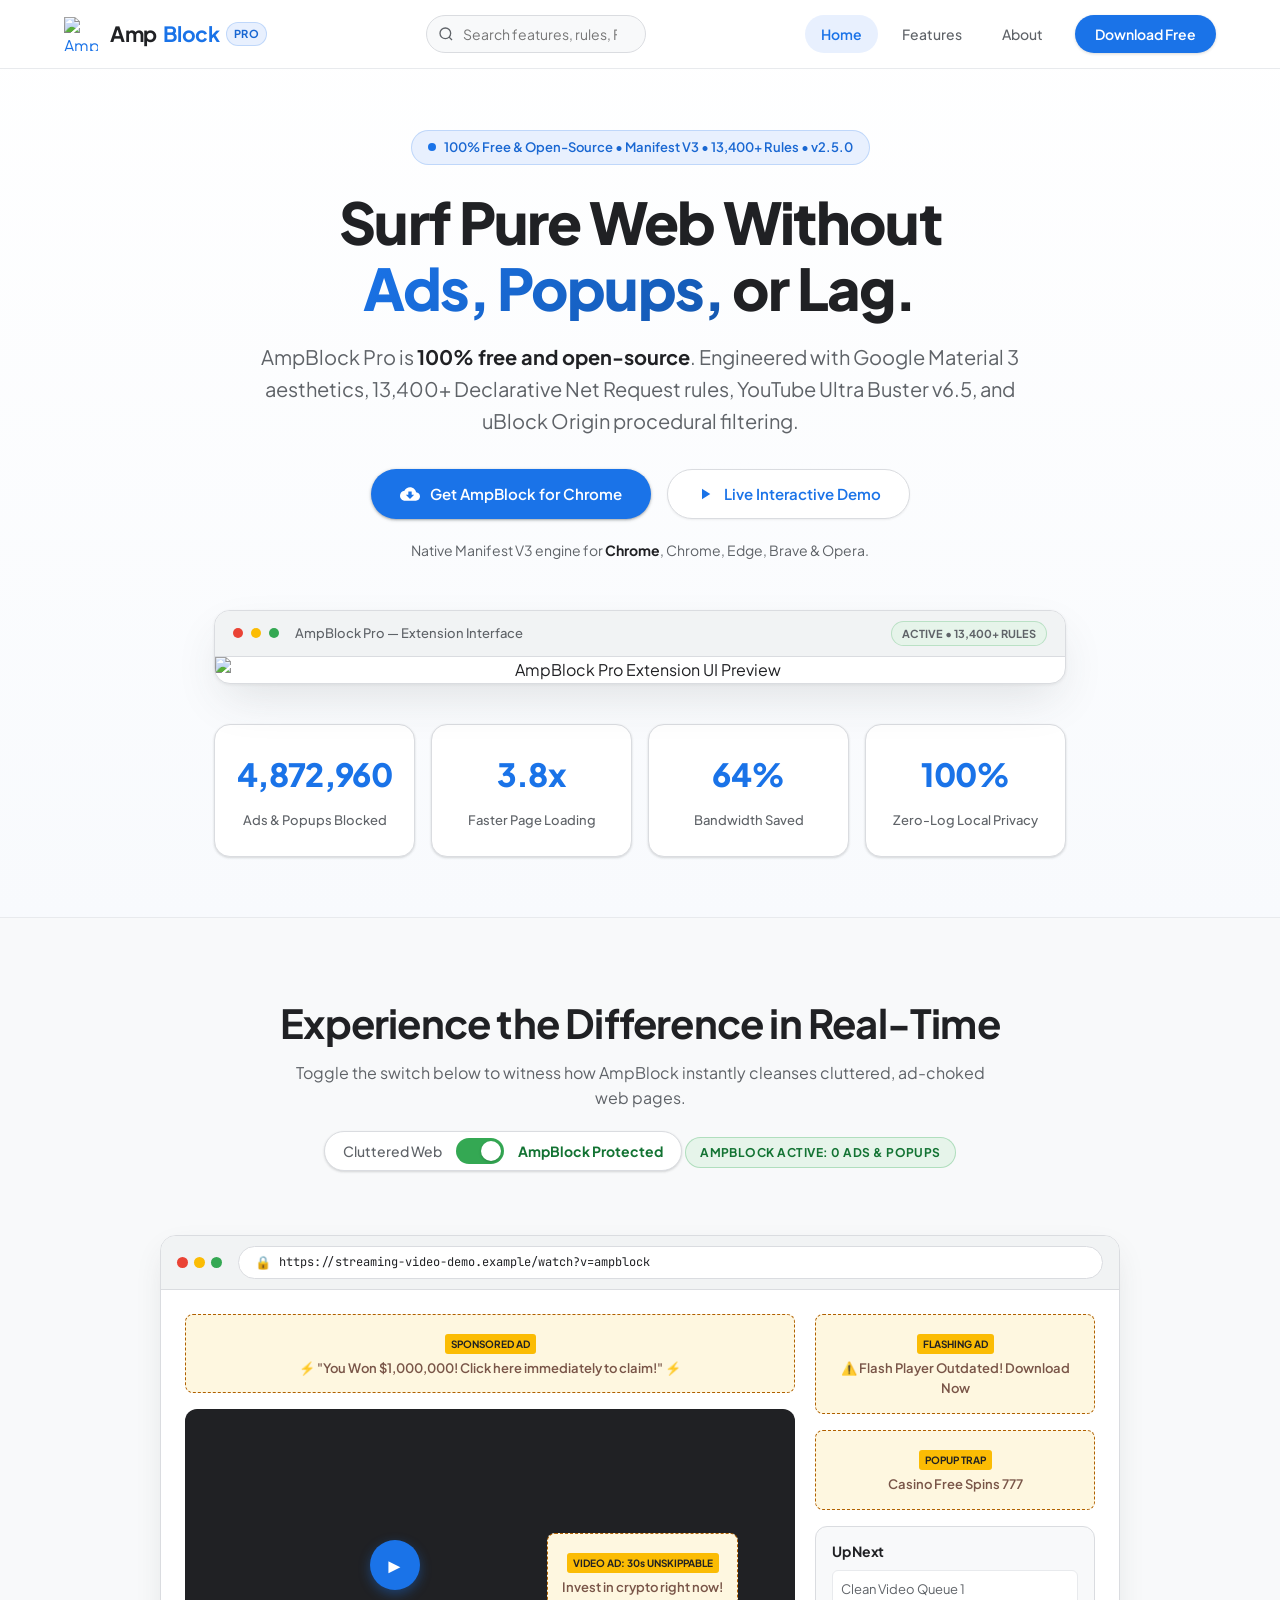
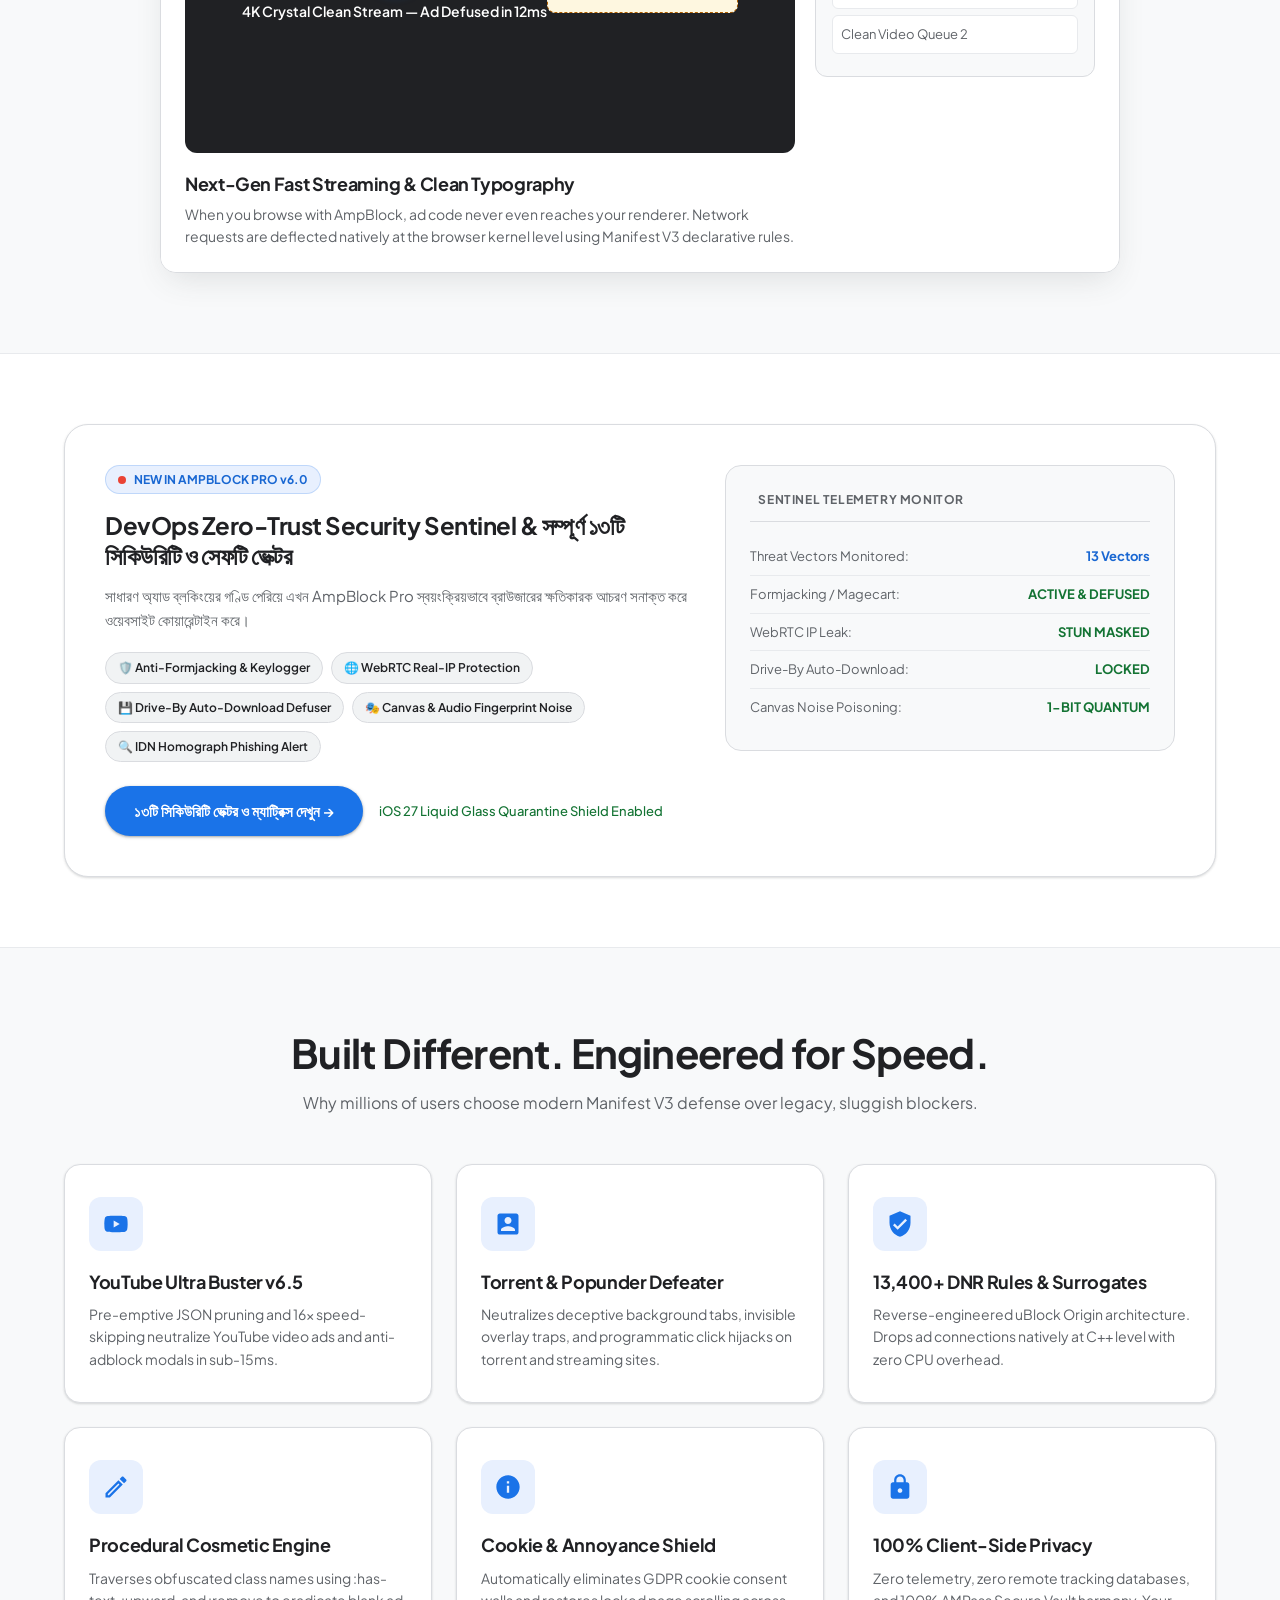
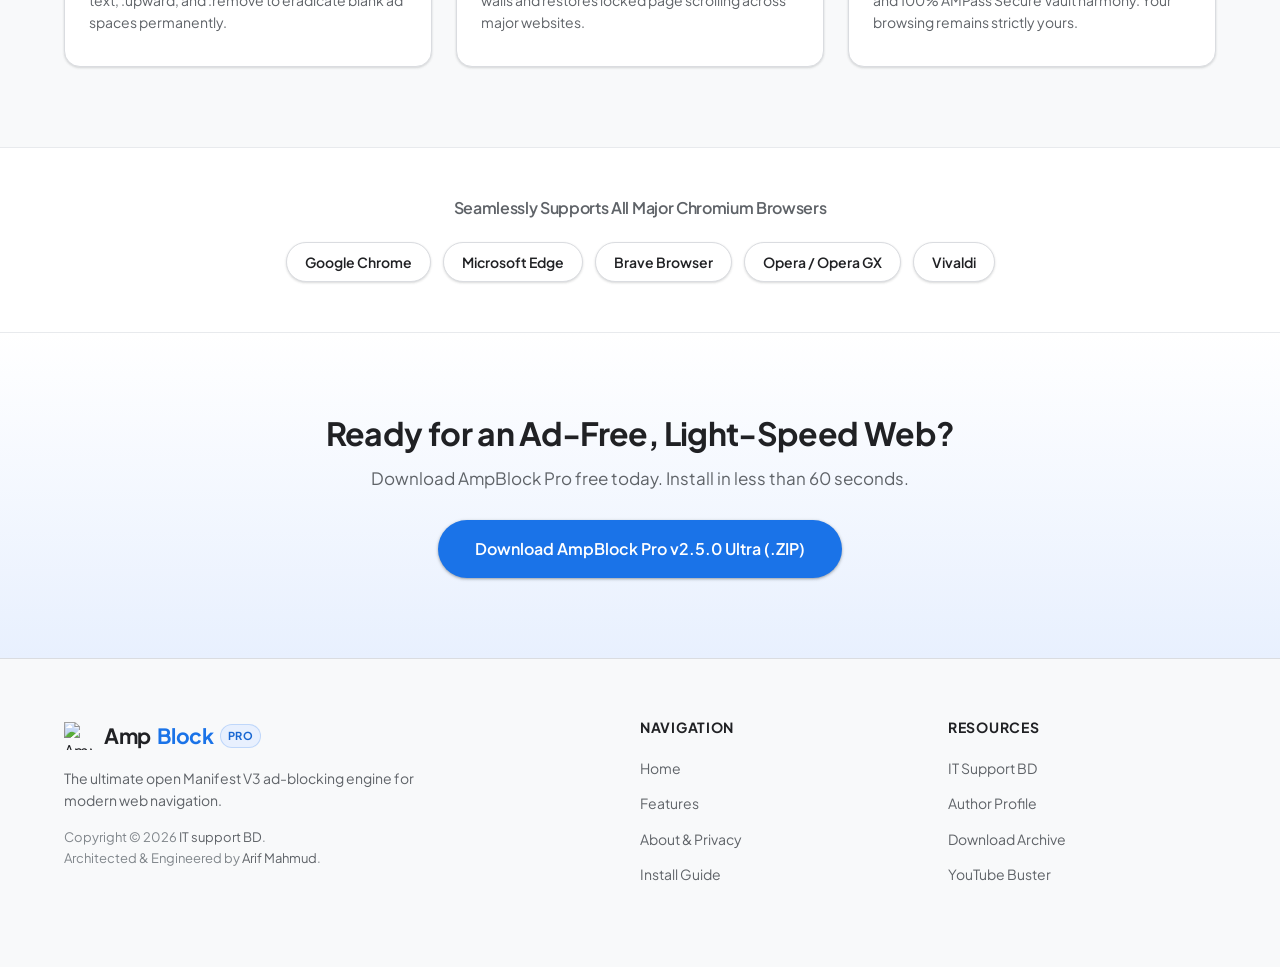
==== commit 73be4d0f: "feat: add initial web application files for AmpBlock Pro ad blocker extension" ====
--- a/AmpBlock-web/index.html
+++ b/AmpBlock-web/index.html
@@ -5,42 +5,58 @@
   <meta name="viewport" content="width=device-width, initial-scale=1.0">
   
   <!-- Primary SEO Meta Tags -->
-  <title>AmpBlock Pro — Best Ad Blocker for YouTube, Chrome & Streaming (2026)</title>
-  <meta name="title" content="AmpBlock Pro — Best Ad Blocker for YouTube, Chrome & Streaming (2026)">
-  <meta name="description" content="Download AmpBlock Pro, the #1 ultra-fast Manifest V3 ad blocker for Chrome, Edge & Brave. Obliterates YouTube video ads, torrent popunders, malware & trackers with 0 CPU lag.">
-  <meta name="keywords" content="best ad blocker, ad blocker chrome, youtube ad blocker, block video ads, torrent popup blocker, getadblock alternative, ublock origin manifest v3, free adblock extension, popunder blocker, privacy shield, ampblock">
+  <title>AmpBlock Pro — #1 Ultra-Fast Ad Blocker for Chrome, YouTube &amp; Popups (2026)</title>
+  <meta name="title" content="AmpBlock Pro — #1 Ultra-Fast Ad Blocker for Chrome, YouTube &amp; Popups (2026)">
+  <meta name="description" content="Download AmpBlock Pro v2.5.0, the #1 open-source Manifest V3 ad blocker for Chrome, Edge &amp; Brave. 13,414+ DNR rules, sub-15ms YouTube Ultra Buster v6.5, torrent popunder defuser &amp; zero CPU overhead.">
+  <meta name="keywords" content="ampblock, ampblock pro, amp block, ad blocker chrome, youtube ad blocker, block video ads, torrent popup blocker, getadblock alternative, ublock origin manifest v3, free adblock extension, popunder blocker, privacy shield">
   <meta name="author" content="Arif Mahmud, IT support BD">
+
+  <!-- Search Engine Crawlers & Indexing Directives -->
   <meta name="robots" content="index, follow, max-snippet:-1, max-image-preview:large, max-video-preview:-1">
   <meta name="googlebot" content="index, follow, max-snippet:-1, max-image-preview:large, max-video-preview:-1">
   <meta name="bingbot" content="index, follow, max-snippet:-1, max-image-preview:large, max-video-preview:-1">
+  <meta name="slurp" content="index, follow">
+  <meta name="duckduckbot" content="index, follow">
+  <meta name="baiduspider" content="index, follow">
+  <meta name="yandex" content="index, follow">
   <link rel="canonical" href="https://ampblock.itsupport.com.bd/">
 
-  <!-- Open Graph / Facebook -->
+  <!-- Open Graph / Facebook / LinkedIn / WhatsApp -->
   <meta property="og:type" content="website">
   <meta property="og:url" content="https://ampblock.itsupport.com.bd/">
+  <meta property="og:site_name" content="AmpBlock Pro">
   <meta property="og:title" content="AmpBlock Pro — #1 Ultra-Fast Manifest V3 Ad Blocker Extension">
   <meta property="og:description" content="Surf pure web without ads, popups or lag. The fastest open-source ad blocker for YouTube, video streaming, torrent sites and trackers.">
-  <meta property="og:image" content="https://ampblock.itsupport.com.bd/assets/icon128.png">
-  <meta property="og:site_name" content="AmpBlock Pro">
+  <meta property="og:image" content="https://ampblock.itsupport.com.bd/assets/ampblock-preview.png">
+  <meta property="og:image:width" content="1200">
+  <meta property="og:image:height" content="630">
+  <meta property="og:image:type" content="image/png">
+  <meta property="og:locale" content="en_US">
+  <meta property="og:locale:alternate" content="bn_BD">
 
   <!-- Twitter Card -->
   <meta name="twitter:card" content="summary_large_image">
   <meta name="twitter:url" content="https://ampblock.itsupport.com.bd/">
   <meta name="twitter:title" content="AmpBlock Pro — #1 Ultra-Fast Manifest V3 Ad Blocker Extension">
-  <meta name="twitter:description" content="Surf pure web without ads, popups or lag. The fastest open-source ad blocker for YouTube, video streaming, torrent sites and trackers.">
-  <meta name="twitter:image" content="https://ampblock.itsupport.com.bd/assets/icon128.png">
-
-  <!-- Favicon & Icons -->
+  <meta name="twitter:description" content="Surf pure web without ads, popups or lag. The fastest open-source ad blocker with 13,400+ DNR rules.">
+  <meta name="twitter:image" content="https://ampblock.itsupport.com.bd/assets/ampblock-preview.png">
+  <meta name="twitter:site" content="@arifmahmud">
+  <meta name="twitter:creator" content="@arifmahmud">
+
+  <!-- PWA, Manifest & Icons -->
   <link rel="icon" type="image/svg+xml" href="assets/shield.svg">
   <link rel="apple-touch-icon" href="assets/icon128.png">
+  <link rel="manifest" href="site.webmanifest">
+  <meta name="theme-color" content="#1a73e8">
+
   <link rel="stylesheet" href="style.css">
 
   <!-- Fonts Preconnect -->
   <link rel="preconnect" href="https://fonts.googleapis.com">
   <link rel="preconnect" href="https://fonts.gstatic.com" crossorigin>
-  <link href="https://fonts.googleapis.com/css2?family=Outfit:wght@400;500;600;700;800;900&family=Plus+Jakarta+Sans:wght@400;500;600;700&family=JetBrains+Mono:wght@400;500;600&display=swap" rel="stylesheet">
-
-  <!-- Structured Data / JSON-LD for Google & Bing Super Indexing -->
+  <link href="https://fonts.googleapis.com/css2?family=Plus+Jakarta+Sans:wght@400;500;600;700;800&family=JetBrains+Mono:wght@400;500;600&display=swap" rel="stylesheet">
+
+  <!-- Structured Data / JSON-LD for Google Rich Results & Sitelinks Searchbox -->
   <script type="application/ld+json">
   {
     "@context": "https://schema.org",
@@ -48,8 +64,8 @@
       {
         "@type": "SoftwareApplication",
         "name": "AmpBlock Pro",
-        "operatingSystem": "Windows, macOS, Linux, ChromeOS",
-        "applicationCategory": "BrowserExtension",
+        "operatingSystem": "Windows, macOS, Linux, ChromeOS, Chromium",
+        "applicationCategory": "SecurityApplication",
         "applicationSubCategory": "Privacy & Security",
         "offers": {
           "@type": "Offer",
@@ -62,10 +78,10 @@
           "ratingCount": "12840",
           "bestRating": "5"
         },
-        "description": "Next-generation Manifest V3 ad blocker for Chromium browsers. Blocks YouTube ads, popunders, malware and intrusive trackers with zero CPU overhead.",
+        "description": "Next-generation Manifest V3 ad blocker for Chromium browsers. 13,414+ DNR rules, YouTube Ultra Buster v6.5, torrent popunder defuser, uBlock Origin procedural cosmetic engine and 0 CPU lag.",
         "url": "https://ampblock.itsupport.com.bd/",
         "downloadUrl": "https://ampblock.itsupport.com.bd/downloads/AmpBlock-Pro.zip",
-        "softwareVersion": "1.4.0",
+        "softwareVersion": "2.5.0",
         "author": {
           "@type": "Person",
           "name": "Arif Mahmud",
@@ -80,12 +96,49 @@
       {
         "@type": "WebSite",
         "url": "https://ampblock.itsupport.com.bd/",
-        "name": "AmpBlock Pro Ad Blocker",
+        "name": "AmpBlock Pro",
         "potentialAction": {
           "@type": "SearchAction",
           "target": "https://ampblock.itsupport.com.bd/features.html?q={search_term_string}",
           "query-input": "required name=search_term_string"
         }
+      },
+      {
+        "@type": "FAQPage",
+        "mainEntity": [
+          {
+            "@type": "Question",
+            "name": "What is AmpBlock Pro?",
+            "acceptedAnswer": {
+              "@type": "Answer",
+              "text": "AmpBlock Pro is an ultra-fast, open-source Manifest V3 browser extension for Google Chrome, Microsoft Edge, Brave, and Opera that eliminates ads, YouTube video interruptions, torrent popunders, and trackers with 13,414+ Declarative Net Request rules and 0 CPU overhead."
+            }
+          },
+          {
+            "@type": "Question",
+            "name": "How does AmpBlock Pro block YouTube ads?",
+            "acceptedAnswer": {
+              "@type": "Answer",
+              "text": "AmpBlock Pro features YouTube Ultra Buster v6.5, which runs in the page's MAIN JavaScript world to perform pre-emptive JSON pruning on player responses, muting and skipping ad elements in sub-15ms while preserving your video history."
+            }
+          },
+          {
+            "@type": "Question",
+            "name": "Is AmpBlock Pro compatible with Manifest V3?",
+            "acceptedAnswer": {
+              "@type": "Answer",
+              "text": "Yes, AmpBlock Pro is built natively for Manifest V3 using Chrome's Declarative Net Request (DNR) C++ kernel, meaning it will never be disabled by Google Chrome or Edge."
+            }
+          },
+          {
+            "@type": "Question",
+            "name": "Is AmpBlock Pro free to download?",
+            "acceptedAnswer": {
+              "@type": "Answer",
+              "text": "Yes, AmpBlock Pro is 100% free and open-source, created by Arif Mahmud and IT Support BD without any premium paywalls or tracking."
+            }
+          }
+        ]
       }
     ]
   }
@@ -100,6 +153,12 @@
         <img src="assets/shield.svg" alt="AmpBlock Logo" class="brand-logo" width="38" height="38">
         <span class="brand-name">Amp<span class="highlight">Block</span></span>
       </a>
+
+      <!-- Compact Google Navbar Search -->
+      <form class="nav-search-form" action="features.html" method="GET">
+        <svg class="nav-search-icon" viewBox="0 0 24 24" fill="none" stroke="currentColor" stroke-width="2"><circle cx="11" cy="11" r="8"></circle><path d="m21 21-4.35-4.35"></path></svg>
+        <input type="search" name="q" class="nav-search-input" placeholder="Search features, rules, FAQ... (/)" aria-label="Search site">
+      </form>
 
       <nav class="nav-links" id="navLinks">
         <a href="index.html" class="nav-link active">Home</a>
@@ -405,7 +464,7 @@
         </div>
         <div class="cta-button-wrap">
           <a href="download.html" class="btn btn-primary btn-large">
-            Download AmpBlock Pro v1.4.0 (.ZIP)
+            Download AmpBlock Pro v2.5.0 Ultra (.ZIP)
           </a>
         </div>
       </div>
--- a/AmpBlock-web/style.css
+++ b/AmpBlock-web/style.css
@@ -1802,3 +1802,342 @@
     grid-template-columns: 1fr;
   }
 }
+
+/* ==============================================================================
+   Google Material 3 Search System (Navbar & Features Hub)
+   ============================================================================== */
+
+/* Navbar Search Form */
+.nav-search-form {
+  position: relative;
+  display: flex;
+  align-items: center;
+  margin: 0 12px;
+}
+
+.nav-search-input {
+  width: 220px;
+  height: 38px;
+  padding: 0 14px 0 36px;
+  background-color: var(--bg-subtle);
+  border: 1px solid var(--border-light);
+  border-radius: var(--radius-pill);
+  font-family: var(--font-body);
+  font-size: 14px;
+  color: var(--text-primary);
+  outline: none;
+  transition: all var(--transition-fast);
+}
+
+.nav-search-input:focus {
+  width: 280px;
+  background-color: #ffffff;
+  border-color: var(--google-blue);
+  box-shadow: 0 1px 6px rgba(26, 115, 232, 0.25);
+}
+
+.nav-search-icon {
+  position: absolute;
+  left: 12px;
+  width: 16px;
+  height: 16px;
+  color: var(--text-secondary);
+  pointer-events: none;
+}
+
+/* Features Main Search Hub */
+.features-search-hub {
+  margin: 28px auto 44px auto;
+  max-width: 860px;
+  text-align: center;
+}
+
+.google-search-container {
+  display: flex;
+  align-items: center;
+  background: #ffffff;
+  border: 1px solid var(--border-light);
+  border-radius: var(--radius-pill);
+  padding: 6px 10px 6px 20px;
+  box-shadow: 0 2px 8px rgba(60, 64, 67, 0.1);
+  transition: all var(--transition-smooth);
+}
+
+.google-search-container:focus-within,
+.google-search-container:hover {
+  border-color: var(--google-blue);
+  box-shadow: 0 3px 14px rgba(26, 115, 232, 0.22);
+}
+
+.google-search-icon {
+  width: 22px;
+  height: 22px;
+  color: var(--google-blue);
+  flex-shrink: 0;
+  margin-right: 12px;
+}
+
+.google-search-input {
+  flex: 1;
+  border: none;
+  background: transparent;
+  outline: none;
+  font-family: var(--font-body);
+  font-size: 16px;
+  font-weight: 500;
+  color: var(--text-primary);
+  line-height: 1.5;
+}
+
+.google-search-input::placeholder {
+  color: var(--text-muted);
+  font-weight: 400;
+}
+
+.search-clear-btn {
+  background: transparent;
+  border: none;
+  color: var(--text-muted);
+  font-size: 18px;
+  cursor: pointer;
+  padding: 4px 10px;
+  display: none;
+  transition: color var(--transition-fast);
+}
+
+.search-clear-btn:hover {
+  color: var(--text-primary);
+}
+
+.search-action-btn {
+  background-color: var(--google-blue);
+  color: #ffffff;
+  border: none;
+  border-radius: var(--radius-pill);
+  padding: 8px 20px;
+  font-family: var(--font-heading);
+  font-size: 14px;
+  font-weight: 600;
+  cursor: pointer;
+  transition: background-color var(--transition-fast);
+  margin-left: 8px;
+}
+
+.search-action-btn:hover {
+  background-color: var(--google-blue-hover);
+}
+
+/* Search Chips */
+.search-chips {
+  display: flex;
+  flex-wrap: wrap;
+  align-items: center;
+  justify-content: center;
+  gap: 8px;
+  margin-top: 16px;
+}
+
+.search-chip-label {
+  font-size: 13px;
+  color: var(--text-muted);
+  font-weight: 600;
+  margin-right: 4px;
+}
+
+.chip-btn {
+  background: var(--bg-subtle);
+  border: 1px solid var(--border-light);
+  border-radius: var(--radius-pill);
+  padding: 5px 14px;
+  font-size: 13px;
+  font-weight: 500;
+  color: var(--text-secondary);
+  cursor: pointer;
+  transition: all var(--transition-fast);
+}
+
+.chip-btn:hover,
+.chip-btn.active {
+  background: var(--google-blue-surface);
+  border-color: var(--google-blue);
+  color: var(--google-blue);
+}
+
+/* Search Results Container */
+#searchResultsContainer {
+  margin-bottom: 40px;
+  display: none;
+  animation: fadeIn 0.25s ease-out;
+}
+
+.search-results-header {
+  display: flex;
+  align-items: center;
+  justify-content: space-between;
+  margin-bottom: 20px;
+  padding-bottom: 12px;
+  border-bottom: 1px solid var(--border-light);
+}
+
+.search-results-title {
+  font-size: 20px;
+  font-weight: 700;
+  color: var(--text-primary);
+}
+
+.search-count-pill {
+  background: var(--google-blue-surface);
+  color: var(--google-blue);
+  padding: 4px 12px;
+  border-radius: var(--radius-pill);
+  font-size: 13px;
+  font-weight: 600;
+  margin-left: 10px;
+}
+
+.clear-results-link {
+  font-size: 14px;
+  color: var(--google-blue);
+  text-decoration: none;
+  font-weight: 600;
+  cursor: pointer;
+}
+
+.clear-results-link:hover {
+  text-decoration: underline;
+}
+
+.search-results-grid {
+  display: grid;
+  grid-template-columns: repeat(auto-fill, minmax(320px, 1fr));
+  gap: 20px;
+}
+
+.search-result-card {
+  background: #ffffff;
+  border: 1px solid var(--border-light);
+  border-radius: var(--radius-md);
+  padding: 20px;
+  box-shadow: var(--shadow-card);
+  transition: all var(--transition-fast);
+  display: flex;
+  flex-direction: column;
+  justify-content: space-between;
+}
+
+.search-result-card:hover {
+  border-color: var(--google-blue);
+  box-shadow: var(--shadow-card-hover);
+  transform: translateY(-2px);
+}
+
+.result-card-top {
+  margin-bottom: 14px;
+}
+
+.result-category-badge {
+  display: inline-block;
+  background: var(--google-blue-surface);
+  color: var(--google-blue-text);
+  font-size: 11px;
+  font-weight: 700;
+  letter-spacing: 0.05em;
+  text-transform: uppercase;
+  padding: 3px 8px;
+  border-radius: var(--radius-xs);
+  margin-bottom: 10px;
+}
+
+.result-card-title {
+  font-size: 18px;
+  font-weight: 700;
+  color: var(--text-primary);
+  margin-bottom: 8px;
+  line-height: 1.35;
+}
+
+.result-card-desc {
+  font-size: 14px;
+  color: var(--text-secondary);
+  line-height: 1.55;
+}
+
+.result-jump-btn {
+  display: inline-flex;
+  align-items: center;
+  gap: 6px;
+  font-size: 13px;
+  font-weight: 600;
+  color: var(--google-blue);
+  text-decoration: none;
+  padding: 6px 0;
+  transition: gap var(--transition-fast);
+}
+
+.result-jump-btn:hover {
+  gap: 10px;
+  text-decoration: underline;
+}
+
+/* Highlighting */
+mark.search-highlight {
+  background-color: var(--google-yellow-surface);
+  color: var(--text-primary);
+  font-weight: 700;
+  padding: 1px 4px;
+  border-radius: 3px;
+  border-bottom: 2px solid var(--google-yellow);
+}
+
+/* No Results State */
+.search-no-results {
+  text-align: center;
+  padding: 48px 24px;
+  background: var(--bg-subtle);
+  border: 1px dashed var(--border-light);
+  border-radius: var(--radius-lg);
+}
+
+.no-results-icon {
+  font-size: 40px;
+  margin-bottom: 12px;
+}
+
+.no-results-title {
+  font-size: 20px;
+  font-weight: 700;
+  color: var(--text-primary);
+  margin-bottom: 8px;
+}
+
+.no-results-desc {
+  font-size: 15px;
+  color: var(--text-secondary);
+  max-width: 500px;
+  margin: 0 auto 20px auto;
+}
+
+@keyframes fadeIn {
+  from { opacity: 0; transform: translateY(-6px); }
+  to { opacity: 1; transform: translateY(0); }
+}
+
+@media (max-width: 768px) {
+  .nav-search-form {
+    display: none; /* Hide on mobile navbar to keep header clean */
+  }
+  
+  .google-search-container {
+    padding: 4px 8px 4px 14px;
+  }
+
+  .google-search-input {
+    font-size: 15px;
+  }
+
+  .search-action-btn {
+    padding: 7px 14px;
+    font-size: 13px;
+  }
+}
+
